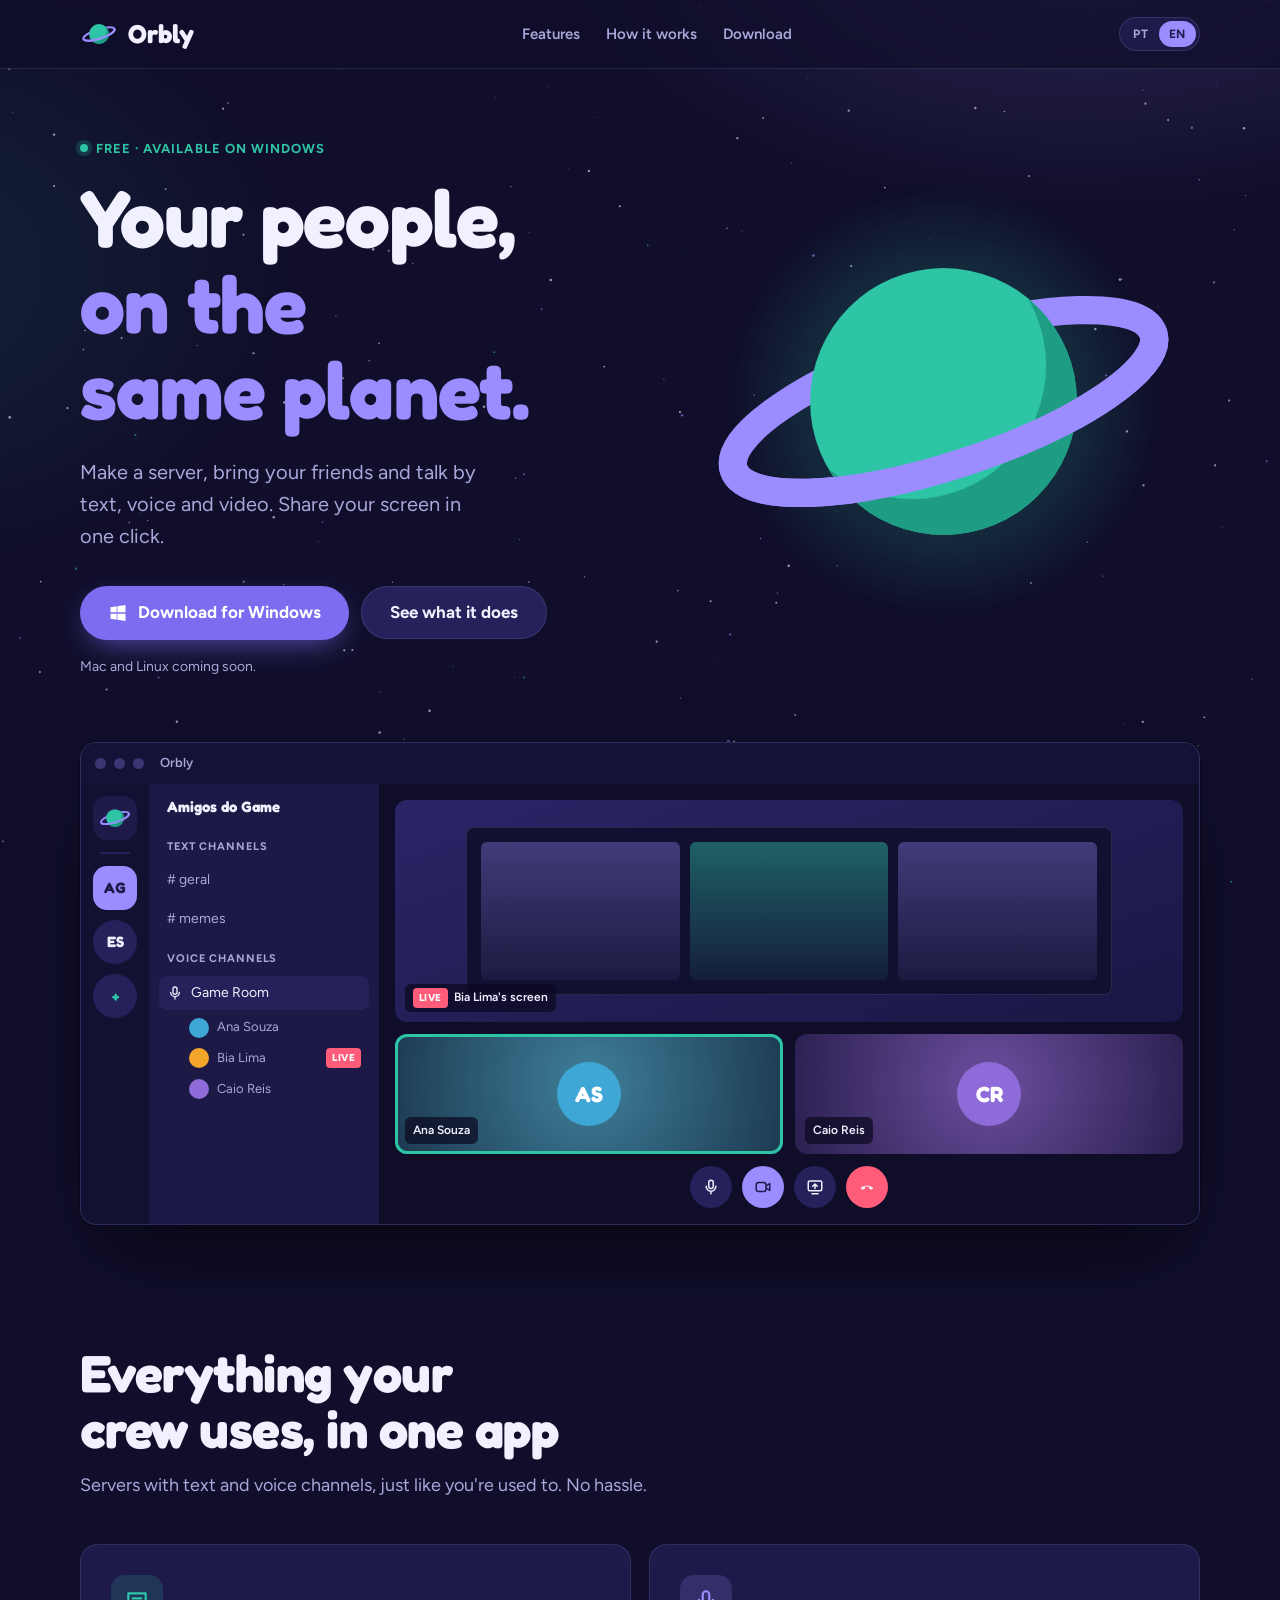
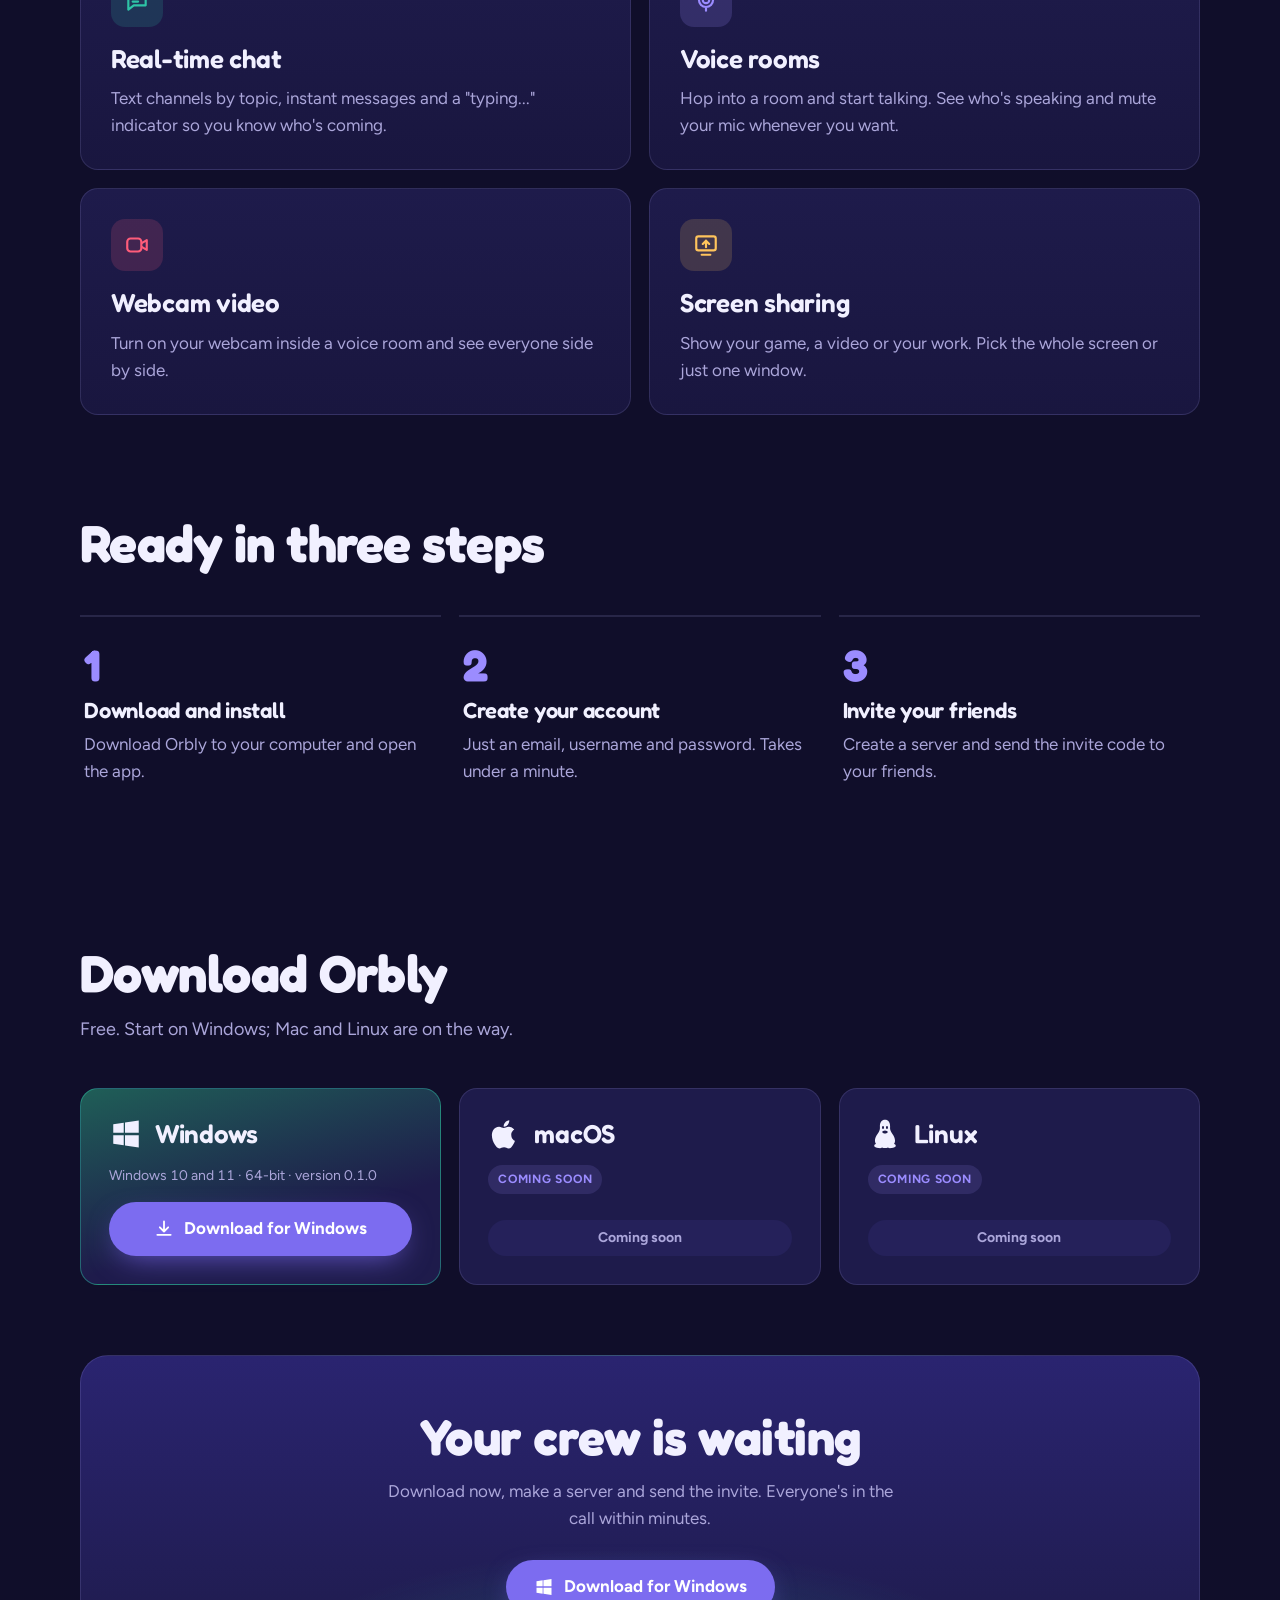
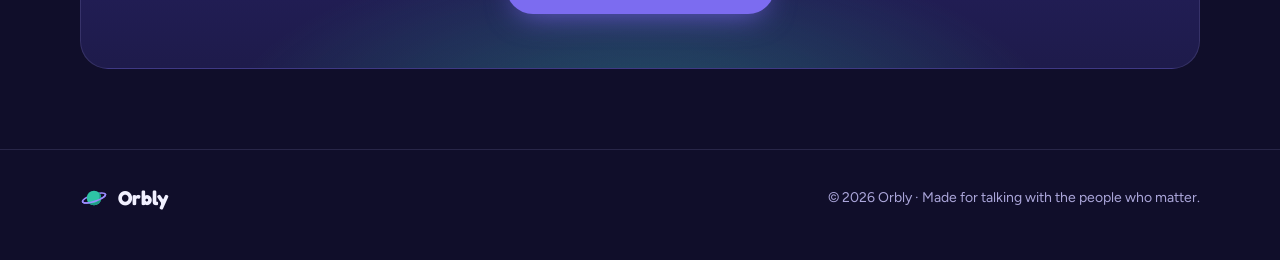
==== index.html @ 2d724b0c "Site de download do Orbly" ====
<!doctype html>
<html lang="pt-BR">
<head>
<meta charset="utf-8">
<meta name="viewport" content="width=device-width, initial-scale=1, viewport-fit=cover">
<meta name="description" content="Orbly: chat, voz, câmera e transmissão de tela com seus amigos. Baixe grátis.">
<link rel="icon" href="favicon.svg" type="image/svg+xml">
<title>Orbly</title>
<link rel="preconnect" href="https://fonts.googleapis.com">
<link rel="preconnect" href="https://fonts.gstatic.com" crossorigin>
<link rel="stylesheet" href="https://fonts.googleapis.com/css2?family=Fredoka:wght@500;600;700&family=Figtree:wght@400;500;600;700&display=swap">
<style>
  :root {
    color-scheme: dark;
    --space: #100E2A;
    --space-2: #16133A;
    --ink: #1E1B4B;
    --panel: #25215A;
    --panel-2: #2E2968;
    --line: rgba(190, 182, 255, 0.14);
    --text: #F1F0FF;
    --muted: #ABA6DA;
    --planet: #2EC4A6;
    --planet-deep: #1E9C84;
    --ring: #9B8CFF;
    --live: #FF5C7A;
    --brand: #7C6CF0;
    --brand-hover: #6A5AD8;
    --radius: 18px;
    --display: "Fredoka", "Nunito", "Trebuchet MS", system-ui, sans-serif;
    --body: "Figtree", "Segoe UI", system-ui, -apple-system, sans-serif;
  }
  * { box-sizing: border-box; }
  html { scroll-behavior: smooth; }
  body {
    margin: 0;
    background: var(--space);
    color: var(--text);
    font: 400 17px/1.6 var(--body);
    -webkit-font-smoothing: antialiased;
    overflow-x: hidden;
  }
  a { color: inherit; }
  h1, h2, h3 { font-family: var(--display); line-height: 1.08; margin: 0; text-wrap: balance; letter-spacing: -0.01em; }
  p { margin: 0; }
  :focus-visible { outline: 3px solid var(--ring); outline-offset: 3px; border-radius: 8px; }

  /* language switch: text for the other language is hidden */
  [data-lang="pt"] [lang="en"], [data-lang="en"] [lang="pt"] { display: none !important; }

  .wrap { width: 100%; max-width: 1160px; margin: 0 auto; padding-inline: 20px; }

  /* starfield */
  .sky { position: fixed; inset: 0; z-index: -1; pointer-events: none;
    background:
      radial-gradient(900px 500px at 85% -10%, rgba(155, 140, 255, 0.22), transparent 60%),
      radial-gradient(700px 500px at -10% 30%, rgba(46, 196, 166, 0.12), transparent 60%),
      var(--space); }
  .sky canvas { width: 100%; height: 100%; display: block; }

  /* nav */
  .nav { position: sticky; top: env(safe-area-inset-top, 0px); z-index: 10;
    backdrop-filter: blur(14px); -webkit-backdrop-filter: blur(14px);
    background: rgba(16, 14, 42, 0.72); border-bottom: 1px solid var(--line); }
  .nav .wrap { display: flex; align-items: center; justify-content: space-between; gap: 16px; height: 68px; }
  .brand { display: flex; align-items: center; gap: 10px; text-decoration: none; font: 700 26px/1 var(--display); }
  .brand svg { width: 38px; height: 38px; }
  .nav-links { display: flex; align-items: center; gap: 26px; font-weight: 600; font-size: 15px; }
  .nav-links a { text-decoration: none; color: var(--muted); }
  .nav-links a:hover { color: var(--text); }
  .nav-right { display: flex; align-items: center; gap: 10px; }
  .lang { display: flex; background: var(--ink); border: 1px solid var(--line); border-radius: 999px; padding: 3px; }
  .lang button { all: unset; cursor: pointer; font: 700 12px/1 var(--body); letter-spacing: 0.06em;
    padding: 7px 10px; border-radius: 999px; color: var(--muted); }
  .lang button[aria-pressed="true"] { background: var(--ring); color: var(--ink); }

  .btn { display: inline-flex; align-items: center; justify-content: center; gap: 10px; cursor: pointer;
    border: 0; border-radius: 999px; font: 700 17px/1 var(--body); text-decoration: none; white-space: nowrap;
    padding: 17px 28px; transition: transform .15s ease, box-shadow .15s ease, background .15s ease; }
  .btn svg { width: 20px; height: 20px; flex: none; }
  .btn-primary { background: var(--brand); color: #fff; box-shadow: 0 10px 30px -10px rgba(124, 108, 240, 0.8); }
  .btn-primary:hover { background: var(--brand-hover); transform: translateY(-2px); box-shadow: 0 16px 40px -12px rgba(124, 108, 240, 0.9); }
  .btn-ghost { background: var(--panel); color: var(--text); border: 1px solid var(--line); }
  .btn-ghost:hover { background: var(--panel-2); }
  .btn-sm { padding: 11px 18px; font-size: 14px; }

  /* hero */
  .hero { padding-block: 64px 40px; }
  .hero .wrap { display: grid; grid-template-columns: 1.05fr 0.95fr; align-items: center; gap: 40px; }
  .eyebrow { display: inline-flex; align-items: center; gap: 8px; font: 700 13px/1 var(--body);
    letter-spacing: 0.08em; text-transform: uppercase; color: var(--planet); margin-bottom: 20px; }
  .eyebrow::before { content: ""; width: 8px; height: 8px; border-radius: 50%; background: var(--planet);
    box-shadow: 0 0 0 4px rgba(46, 196, 166, 0.2); }
  .hero h1 { font-size: clamp(44px, 6.4vw, 80px); font-weight: 700; }
  .hero h1 em { font-style: normal; color: var(--ring); }
  .hero .lede { margin-top: 22px; font-size: 20px; color: var(--muted); max-width: 32ch; }
  .hero-cta { margin-top: 34px; display: flex; flex-wrap: wrap; gap: 12px; align-items: center; }
  .hero-note { margin-top: 16px; font-size: 14px; color: var(--muted); }

  .planet-stage { position: relative; aspect-ratio: 1; width: 100%; max-width: 520px; justify-self: center; }
  .planet-stage svg { width: 100%; height: 100%; overflow: visible; }

  /* app mockup */
  .showcase { padding-block: 24px 40px; }
  .window { border-radius: 16px; overflow: hidden; border: 1px solid var(--line);
    background: #1A1742; box-shadow: 0 40px 80px -30px rgba(0,0,0,.7), 0 0 0 1px rgba(0,0,0,.3);
    max-width: 100%; }
  .titlebar { display: flex; align-items: center; gap: 8px; padding: 10px 14px; background: #141236; font-size: 13px; color: var(--muted); }
  .titlebar i { width: 11px; height: 11px; border-radius: 50%; background: #3A3573; display: block; }
  .titlebar span { margin-left: 8px; font-weight: 600; }
  .app { display: grid; grid-template-columns: 68px 230px 1fr; min-height: 440px; }
  .rail { background: #131132; display: flex; flex-direction: column; align-items: center; gap: 10px; padding: 12px 0; }
  .rail .srv { width: 44px; height: 44px; border-radius: 50%; display: grid; place-items: center;
    font: 700 15px/1 var(--display); background: var(--panel); color: var(--text); }
  .rail .srv.home { background: var(--ink); border-radius: 14px; }
  .rail .srv.home svg { width: 34px; }
  .rail .srv.on { border-radius: 14px; background: var(--ring); color: var(--ink); }
  .rail hr { width: 30px; border: 0; border-top: 2px solid var(--panel); margin: 2px 0; }
  .side { background: #1C1946; padding: 14px 10px; font-size: 14px; display: flex; flex-direction: column; gap: 4px; }
  .side h4 { margin: 0 0 8px; padding: 0 8px; font: 700 15px/1.2 var(--display); }
  .side .cat { font-size: 11px; font-weight: 700; letter-spacing: 0.08em; text-transform: uppercase; color: var(--muted); padding: 10px 8px 4px; }
  .side .ch { padding: 6px 8px; border-radius: 8px; color: var(--muted); display: flex; align-items: center; gap: 8px; }
  .side .ch.sel { background: var(--panel); color: var(--text); }
  .side .who { padding: 3px 8px 3px 30px; display: flex; align-items: center; gap: 8px; color: var(--muted); font-size: 13px; }
  .side .who b { width: 20px; height: 20px; border-radius: 50%; display: inline-block; flex: none; }
  .tag-live { background: var(--live); color: #fff; font-size: 10px; font-weight: 800; letter-spacing: 0.04em; padding: 2px 6px; border-radius: 4px; margin-left: auto; }
  .stage { background: #0F0D28; padding: 16px; display: grid; grid-template-columns: 1fr 1fr; grid-template-rows: 1fr auto auto; gap: 12px; }
  .tile { position: relative; border-radius: 12px; overflow: hidden; min-height: 120px; display: grid; place-items: center; }
  .tile .name { position: absolute; left: 10px; bottom: 10px; font-size: 12px; font-weight: 600;
    background: rgba(10, 8, 30, 0.7); padding: 4px 8px; border-radius: 6px; display: flex; gap: 6px; align-items: center; }
  .tile.screen { grid-column: 1 / -1; min-height: 210px; background: linear-gradient(160deg, #2A2566, #1A1745); }
  .tile.screen .fake { width: 82%; height: 76%; border-radius: 8px; background: #121031; border: 1px solid var(--line);
    display: grid; grid-template-columns: 1fr 1fr 1fr; gap: 10px; padding: 14px; }
  .tile.screen .fake div { border-radius: 6px; background: linear-gradient(180deg, rgba(155,140,255,.35), rgba(155,140,255,.08)); }
  .tile.screen .fake div:nth-child(2) { background: linear-gradient(180deg, rgba(46,196,166,.45), rgba(46,196,166,.08)); }
  .tile.cam-a { background: radial-gradient(circle at 50% 40%, #3F7F9A, #1C3950); }
  .tile.cam-b { background: radial-gradient(circle at 50% 40%, #6B4F9E, #2A1F4F); }
  .face { width: 64px; height: 64px; border-radius: 50%; display: grid; place-items: center; font: 700 22px/1 var(--display); color: #fff; }
  .speaking { box-shadow: 0 0 0 3px var(--planet) inset; }
  .controls { grid-column: 1 / -1; display: flex; justify-content: center; gap: 10px; }
  .controls span { width: 42px; height: 42px; border-radius: 50%; background: var(--panel); display: grid; place-items: center; }
  .controls span svg { width: 18px; height: 18px; }
  .controls .on { background: var(--ring); color: var(--ink); }
  .controls .end { background: var(--live); }

  /* features */
  section { scroll-margin-top: 80px; }
  .section { padding-block: 80px; }
  .section-head { max-width: 640px; margin-bottom: 44px; }
  .section-head h2 { font-size: clamp(34px, 4.4vw, 52px); font-weight: 700; }
  .section-head p { margin-top: 14px; color: var(--muted); font-size: 18px; }
  .features { display: grid; grid-template-columns: repeat(2, 1fr); gap: 18px; }
  .feature { background: linear-gradient(180deg, var(--ink), #19163F); border: 1px solid var(--line);
    border-radius: var(--radius); padding: 30px; display: flex; flex-direction: column; gap: 12px; }
  .feature .ico { width: 52px; height: 52px; border-radius: 14px; display: grid; place-items: center; }
  .feature .ico svg { width: 26px; height: 26px; }
  .feature h3 { font-size: 26px; font-weight: 600; margin-top: 6px; }
  .feature p { color: var(--muted); }
  .ico.t { background: rgba(46,196,166,.16); color: var(--planet); }
  .ico.v { background: rgba(155,140,255,.18); color: var(--ring); }
  .ico.c { background: rgba(255,92,122,.16); color: var(--live); }
  .ico.s { background: rgba(255,196,92,.16); color: #FFC45C; }

  /* how it works */
  .steps { display: grid; grid-template-columns: repeat(3, 1fr); gap: 18px; counter-reset: step; }
  .step { padding: 26px 4px 0; border-top: 2px solid var(--line); }
  .step::before { counter-increment: step; content: counter(step); font: 700 44px/1 var(--display); color: var(--ring); display: block; margin-bottom: 12px; }
  .step h3 { font-size: 22px; font-weight: 600; margin-bottom: 8px; }
  .step p { color: var(--muted); }

  /* download */
  .download { text-align: left; }
  .dl-grid { display: grid; grid-template-columns: repeat(3, 1fr); gap: 18px; }
  .dl { background: var(--ink); border: 1px solid var(--line); border-radius: var(--radius); padding: 28px;
    display: flex; flex-direction: column; gap: 14px; }
  .dl.main { background: linear-gradient(165deg, #1F5E57 0%, var(--ink) 65%); border-color: rgba(46,196,166,.45); }
  .dl .os { display: flex; align-items: center; gap: 12px; }
  .dl .os svg { width: 34px; height: 34px; }
  .dl h3 { font-size: 26px; font-weight: 600; }
  .dl .meta { color: var(--muted); font-size: 14px; font-variant-numeric: tabular-nums; }
  .dl .btn { margin-top: auto; }
  .soon { display: inline-flex; align-self: flex-start; font-size: 12px; font-weight: 700; letter-spacing: 0.06em; text-transform: uppercase;
    color: var(--ring); background: rgba(155,140,255,.14); padding: 5px 10px; border-radius: 999px; }
  .btn[aria-disabled="true"] { background: var(--panel); color: var(--muted); cursor: not-allowed; box-shadow: none; transform: none; }

  .cta-band { margin-top: 70px; border-radius: 28px; padding: 54px 40px; text-align: center; position: relative; overflow: hidden;
    background: radial-gradient(600px 260px at 50% 120%, rgba(46,196,166,.35), transparent 70%), linear-gradient(180deg, #2A2470, var(--ink)); border: 1px solid var(--line); }
  .cta-band h2 { font-size: clamp(32px, 4.4vw, 50px); }
  .cta-band p { color: var(--muted); margin: 14px auto 28px; max-width: 46ch; }

  footer { border-top: 1px solid var(--line); padding-block: 34px 48px; color: var(--muted); font-size: 14px; }
  footer .wrap { display: flex; flex-wrap: wrap; gap: 16px; justify-content: space-between; align-items: center; }
  footer .brand { font-size: 20px; color: var(--text); }
  footer .brand svg { width: 28px; height: 28px; }

  .toast { position: fixed; left: 50%; bottom: calc(24px + env(safe-area-inset-bottom, 0px)); transform: translate(-50%, 20px);
    background: var(--panel-2); border: 1px solid var(--line); color: var(--text); padding: 14px 20px; border-radius: 14px;
    font-size: 15px; opacity: 0; pointer-events: none; transition: .25s ease; max-width: calc(100% - 32px); box-shadow: 0 20px 40px -10px rgba(0,0,0,.6); }
  .toast.show { opacity: 1; transform: translate(-50%, 0); }

  @media (max-width: 900px) {
    .hero .wrap { grid-template-columns: 1fr; }
    .planet-stage { max-width: 360px; order: -1; }
    .app { grid-template-columns: 58px 1fr; }
    .side { display: none; }
    .dl-grid, .steps { grid-template-columns: 1fr; }
    .nav-links a:not(.btn) { display: none; }
  }
  @media (max-width: 640px) {
    body { font-size: 16px; }
    .hero { padding-block: 28px 20px; }
    .hero .lede { font-size: 18px; }
    .features { grid-template-columns: 1fr; }
    .section { padding-block: 56px; }
    .stage { grid-template-columns: 1fr 1fr; padding: 10px; }
    .tile.screen { min-height: 150px; }
    .cta-band { padding: 40px 20px; }
    .nav-links .btn { display: none; }
  }
  @media (prefers-reduced-motion: reduce) {
    html { scroll-behavior: auto; }
    .btn { transition: none; }
  }
</style>
</head>
<body>

<div class="sky" aria-hidden="true"><canvas id="stars"></canvas></div>

<svg width="0" height="0" style="position:absolute" aria-hidden="true">
  <defs>
    <symbol id="logo" viewBox="0 0 100 100">
      <clipPath id="lg-front"><rect x="0" y="49" width="100" height="61"/></clipPath>
      <mask id="lg-shade"><rect width="100" height="100" fill="#fff"/><circle cx="44" cy="43" r="26" fill="#000"/></mask>
      <g transform="rotate(-18 50 50)"><ellipse cx="50" cy="50" rx="43" ry="12.5" fill="none" stroke="#9B8CFF" stroke-width="5.5"/></g>
      <circle cx="50" cy="50" r="26" fill="#2EC4A6"/>
      <circle cx="50" cy="50" r="26" fill="#1E9C84" mask="url(#lg-shade)"/>
      <g transform="rotate(-18 50 50)"><ellipse cx="50" cy="50" rx="43" ry="12.5" fill="none" stroke="#9B8CFF" stroke-width="5.5" clip-path="url(#lg-front)"/></g>
    </symbol>
    <symbol id="i-win" viewBox="0 0 24 24"><path fill="currentColor" d="M3 5.1 10.4 4v7.2H3V5.1Zm0 13.8V12.8h7.4V20L3 18.9ZM11.3 3.9 21 2.5v8.7h-9.7V3.9Zm0 16.2v-7.3H21v8.7l-9.7-1.4Z"/></symbol>
    <symbol id="i-mac" viewBox="0 0 24 24"><path fill="currentColor" d="M16.4 12.6c0-2.4 2-3.6 2.1-3.7-1.2-1.7-3-1.9-3.6-2-1.5-.2-3 .9-3.8.9-.8 0-2-.9-3.3-.9-1.7 0-3.3 1-4.2 2.5-1.8 3.1-.5 7.7 1.3 10.2.8 1.2 1.8 2.6 3.1 2.6 1.3-.1 1.7-.8 3.3-.8 1.5 0 1.9.8 3.3.8 1.4 0 2.2-1.3 3-2.5 1-1.4 1.4-2.8 1.4-2.8s-2.6-1-2.6-4.3ZM14 5.4c.7-.8 1.1-2 1-3.1-1 0-2.2.7-2.9 1.5-.6.7-1.2 1.9-1 3 1.1.1 2.2-.6 2.9-1.4Z"/></symbol>
    <symbol id="i-linux" viewBox="0 0 24 24"><path fill="currentColor" d="M12 2c-2.3 0-3.6 1.9-3.6 4.4 0 1.4.2 2.4-.6 3.8-.9 1.6-2.9 3.9-2.9 6.6 0 .9.3 1.6.7 2.1-.5.4-1.2.7-1.2 1.4 0 1 1.4 1.3 3 1.6 1.1.2 1.9.1 2.5-.4.7.3 1.3.4 2.1.4s1.4-.1 2.1-.4c.6.5 1.4.6 2.5.4 1.6-.3 3-.6 3-1.6 0-.7-.7-1-1.2-1.4.4-.5.7-1.2.7-2.1 0-2.7-2-5-2.9-6.6-.8-1.4-.6-2.4-.6-3.8C15.6 3.9 14.3 2 12 2Zm-1.4 4.3c.4 0 .7.5.7 1.1 0 .6-.3 1.1-.7 1.1s-.7-.5-.7-1.1c0-.6.3-1.1.7-1.1Zm2.8 0c.4 0 .7.5.7 1.1 0 .6-.3 1.1-.7 1.1s-.7-.5-.7-1.1c0-.6.3-1.1.7-1.1ZM12 9.6c.9 0 2 .6 2 1 0 .5-1.1 1.1-2 1.1s-2-.6-2-1.1c0-.4 1.1-1 2-1Z"/></symbol>
    <symbol id="i-dl" viewBox="0 0 24 24"><path fill="none" stroke="currentColor" stroke-width="2.2" stroke-linecap="round" stroke-linejoin="round" d="M12 3v12m0 0-5-5m5 5 5-5M4 19h16"/></symbol>
    <symbol id="i-chat" viewBox="0 0 24 24"><path fill="none" stroke="currentColor" stroke-width="2" stroke-linejoin="round" d="M4 5h16v11H9l-5 4V5Z"/><path stroke="currentColor" stroke-width="2" stroke-linecap="round" d="M8 9.5h8M8 12.5h5"/></symbol>
    <symbol id="i-mic" viewBox="0 0 24 24"><rect x="9" y="3" width="6" height="11" rx="3" fill="none" stroke="currentColor" stroke-width="2"/><path fill="none" stroke="currentColor" stroke-width="2" stroke-linecap="round" d="M5.5 11a6.5 6.5 0 0 0 13 0M12 17.5V21"/></symbol>
    <symbol id="i-cam" viewBox="0 0 24 24"><rect x="3" y="6" width="13" height="12" rx="3" fill="none" stroke="currentColor" stroke-width="2"/><path fill="none" stroke="currentColor" stroke-width="2" stroke-linejoin="round" d="m16 10.5 5-3v9l-5-3"/></symbol>
    <symbol id="i-screen" viewBox="0 0 24 24"><rect x="3" y="4" width="18" height="13" rx="2" fill="none" stroke="currentColor" stroke-width="2"/><path fill="none" stroke="currentColor" stroke-width="2" stroke-linecap="round" stroke-linejoin="round" d="M8 21h8M12 14V8m0 0-3 3m3-3 3 3"/></symbol>
    <symbol id="i-phone" viewBox="0 0 24 24"><path fill="currentColor" d="M3.5 13.5c4.8-4.6 12.2-4.6 17 0l-2.3 2.3-3.4-1.6v-2.4a11 11 0 0 0-5.6 0v2.4l-3.4 1.6-2.3-2.3Z"/></symbol>
  </defs>
</svg>

<div id="root" data-lang="pt">

<header class="nav">
  <div class="wrap">
    <a class="brand" href="#top" aria-label="Orbly"><svg><use href="#logo"/></svg>Orbly</a>
    <nav class="nav-links">
      <a href="#recursos"><span lang="pt">Recursos</span><span lang="en">Features</span></a>
      <a href="#como"><span lang="pt">Como funciona</span><span lang="en">How it works</span></a>
      <a href="#baixar"><span lang="pt">Baixar</span><span lang="en">Download</span></a>
    </nav>
    <div class="nav-right">
      <div class="lang" role="group" aria-label="Idioma / Language">
        <button type="button" id="lang-pt" data-set-lang="pt" aria-pressed="true">PT</button>
        <button type="button" id="lang-en" data-set-lang="en" aria-pressed="false">EN</button>
      </div>
    </div>
  </div>
</header>

<main id="top">
  <section class="hero">
    <div class="wrap">
      <div>
        <div class="eyebrow"><span lang="pt">Grátis · Windows disponível</span><span lang="en">Free · Available on Windows</span></div>
        <h1>
          <span lang="pt">Sua galera, <em>no mesmo planeta.</em></span>
          <span lang="en">Your people, <em>on the same planet.</em></span>
        </h1>
        <p class="lede">
          <span lang="pt">Crie um servidor, chame os amigos e converse por texto, voz e vídeo. Mostre sua tela em um clique.</span>
          <span lang="en">Make a server, bring your friends and talk by text, voice and video. Share your screen in one click.</span>
        </p>
        <div class="hero-cta">
          <a class="btn btn-primary js-download" href="#baixar" id="hero-download">
            <svg><use href="#i-win"/></svg>
            <span lang="pt">Baixar para Windows</span><span lang="en">Download for Windows</span>
          </a>
          <a class="btn btn-ghost" href="#recursos"><span lang="pt">Ver o que dá pra fazer</span><span lang="en">See what it does</span></a>
        </div>
        <p class="hero-note"><span lang="pt">Mac e Linux em breve.</span><span lang="en">Mac and Linux coming soon.</span></p>
      </div>

      <div class="planet-stage" aria-hidden="true">
        <svg viewBox="0 0 100 100">
          <defs><radialGradient id="h-halo"><stop offset="0" stop-color="#2EC4A6" stop-opacity=".4"/><stop offset="1" stop-color="#2EC4A6" stop-opacity="0"/></radialGradient></defs>
          <circle cx="50" cy="50" r="42" fill="url(#h-halo)"/>
          <use href="#logo" x="0" y="0" width="100" height="100"/>
        </svg>
      </div>
    </div>
  </section>

  <section class="showcase" aria-label="Orbly">
    <div class="wrap">
      <div class="window" role="img" aria-label="Orbly: chamada com câmera e tela compartilhada / call with camera and screen share">
        <div class="titlebar"><i></i><i></i><i></i><span>Orbly</span></div>
        <div class="app">
          <div class="rail">
            <div class="srv home"><svg viewBox="0 0 100 100"><use href="#logo"/></svg></div>
            <hr>
            <div class="srv on">AG</div>
            <div class="srv">ES</div>
            <div class="srv" style="color:var(--planet)">+</div>
          </div>
          <div class="side">
            <h4>Amigos do Game</h4>
            <div class="cat"><span lang="pt">Canais de texto</span><span lang="en">Text channels</span></div>
            <div class="ch"># geral</div>
            <div class="ch"># memes</div>
            <div class="cat"><span lang="pt">Canais de voz</span><span lang="en">Voice channels</span></div>
            <div class="ch sel"><svg width="16" height="16"><use href="#i-mic"/></svg> <span lang="pt">Sala do Game</span><span lang="en">Game Room</span></div>
            <div class="who"><b style="background:#3FA7D6"></b>Ana Souza</div>
            <div class="who"><b style="background:#F4A62A"></b>Bia Lima <span class="tag-live"><span lang="pt">AO VIVO</span><span lang="en">LIVE</span></span></div>
            <div class="who"><b style="background:#8E6BD8"></b>Caio Reis</div>
          </div>
          <div class="stage">
            <div class="tile screen">
              <div class="fake"><div></div><div></div><div></div></div>
              <div class="name"><span class="tag-live" style="margin:0"><span lang="pt">AO VIVO</span><span lang="en">LIVE</span></span> <span lang="pt">Tela de Bia Lima</span><span lang="en">Bia Lima's screen</span></div>
            </div>
            <div class="tile cam-a speaking"><div class="face" style="background:#3FA7D6">AS</div><div class="name">Ana Souza</div></div>
            <div class="tile cam-b"><div class="face" style="background:#8E6BD8">CR</div><div class="name">Caio Reis</div></div>
            <div class="controls" aria-hidden="true">
              <span><svg><use href="#i-mic"/></svg></span>
              <span class="on"><svg><use href="#i-cam"/></svg></span>
              <span><svg><use href="#i-screen"/></svg></span>
              <span class="end"><svg><use href="#i-phone"/></svg></span>
            </div>
          </div>
        </div>
      </div>
    </div>
  </section>

  <section class="section" id="recursos">
    <div class="wrap">
      <div class="section-head">
        <h2><span lang="pt">Tudo que a sua turma usa, num app só</span><span lang="en">Everything your crew uses, in one app</span></h2>
        <p><span lang="pt">Servidores com canais de texto e de voz, igual você já conhece. Sem complicação.</span><span lang="en">Servers with text and voice channels, just like you're used to. No hassle.</span></p>
      </div>
      <div class="features">
        <article class="feature">
          <div class="ico t"><svg><use href="#i-chat"/></svg></div>
          <h3><span lang="pt">Chat em tempo real</span><span lang="en">Real-time chat</span></h3>
          <p><span lang="pt">Canais de texto por assunto, mensagens na hora e aquele "digitando..." pra saber quem vem aí.</span><span lang="en">Text channels by topic, instant messages and a "typing..." indicator so you know who's coming.</span></p>
        </article>
        <article class="feature">
          <div class="ico v"><svg><use href="#i-mic"/></svg></div>
          <h3><span lang="pt">Salas de voz</span><span lang="en">Voice rooms</span></h3>
          <p><span lang="pt">Entre numa sala e fale na hora. Dá pra ver quem está falando e mutar o microfone quando quiser.</span><span lang="en">Hop into a room and start talking. See who's speaking and mute your mic whenever you want.</span></p>
        </article>
        <article class="feature">
          <div class="ico c"><svg><use href="#i-cam"/></svg></div>
          <h3><span lang="pt">Câmera ligada</span><span lang="en">Webcam video</span></h3>
          <p><span lang="pt">Ligue a webcam dentro da sala de voz e veja todo mundo junto, lado a lado.</span><span lang="en">Turn on your webcam inside a voice room and see everyone side by side.</span></p>
        </article>
        <article class="feature">
          <div class="ico s"><svg><use href="#i-screen"/></svg></div>
          <h3><span lang="pt">Transmitir tela</span><span lang="en">Screen sharing</span></h3>
          <p><span lang="pt">Mostre seu jogo, um vídeo ou um trabalho. Escolha a tela inteira ou só uma janela.</span><span lang="en">Show your game, a video or your work. Pick the whole screen or just one window.</span></p>
        </article>
      </div>
    </div>
  </section>

  <section class="section" id="como" style="padding-top:20px">
    <div class="wrap">
      <div class="section-head">
        <h2><span lang="pt">Pronto em três passos</span><span lang="en">Ready in three steps</span></h2>
      </div>
      <div class="steps">
        <div class="step">
          <h3><span lang="pt">Baixe e instale</span><span lang="en">Download and install</span></h3>
          <p><span lang="pt">Baixe o Orbly pro seu computador e abra o app.</span><span lang="en">Download Orbly to your computer and open the app.</span></p>
        </div>
        <div class="step">
          <h3><span lang="pt">Crie sua conta</span><span lang="en">Create your account</span></h3>
          <p><span lang="pt">Só e-mail, nome de usuário e senha. Leva menos de um minuto.</span><span lang="en">Just an email, username and password. Takes under a minute.</span></p>
        </div>
        <div class="step">
          <h3><span lang="pt">Chame a galera</span><span lang="en">Invite your friends</span></h3>
          <p><span lang="pt">Crie um servidor e mande o código de convite pros seus amigos.</span><span lang="en">Create a server and send the invite code to your friends.</span></p>
        </div>
      </div>
    </div>
  </section>

  <section class="section download" id="baixar">
    <div class="wrap">
      <div class="section-head">
        <h2><span lang="pt">Baixe o Orbly</span><span lang="en">Download Orbly</span></h2>
        <p><span lang="pt">Grátis. Comece pelo Windows; Mac e Linux estão chegando.</span><span lang="en">Free. Start on Windows; Mac and Linux are on the way.</span></p>
      </div>
      <div class="dl-grid">
        <div class="dl main">
          <div class="os"><svg><use href="#i-win"/></svg><h3>Windows</h3></div>
          <p class="meta"><span lang="pt">Windows 10 e 11 · 64 bits · versão 0.1.0</span><span lang="en">Windows 10 and 11 · 64-bit · version 0.1.0</span></p>
          <a class="btn btn-primary js-download" href="#baixar" id="dl-windows">
            <svg><use href="#i-dl"/></svg>
            <span lang="pt">Baixar para Windows</span><span lang="en">Download for Windows</span>
          </a>
        </div>
        <div class="dl">
          <div class="os"><svg><use href="#i-mac"/></svg><h3>macOS</h3></div>
          <span class="soon"><span lang="pt">Em breve</span><span lang="en">Coming soon</span></span>
          <a class="btn btn-sm" aria-disabled="true" role="link" tabindex="-1"><span lang="pt">Em breve</span><span lang="en">Coming soon</span></a>
        </div>
        <div class="dl">
          <div class="os"><svg><use href="#i-linux"/></svg><h3>Linux</h3></div>
          <span class="soon"><span lang="pt">Em breve</span><span lang="en">Coming soon</span></span>
          <a class="btn btn-sm" aria-disabled="true" role="link" tabindex="-1"><span lang="pt">Em breve</span><span lang="en">Coming soon</span></a>
        </div>
      </div>

      <div class="cta-band">
        <h2><span lang="pt">Sua galera está esperando</span><span lang="en">Your crew is waiting</span></h2>
        <p><span lang="pt">Baixe agora, crie um servidor e mande o convite. Em poucos minutos todo mundo está na call.</span><span lang="en">Download now, make a server and send the invite. Everyone's in the call within minutes.</span></p>
        <a class="btn btn-primary js-download" href="#baixar" id="band-download">
          <svg><use href="#i-win"/></svg>
          <span lang="pt">Baixar para Windows</span><span lang="en">Download for Windows</span>
        </a>
      </div>
    </div>
  </section>
</main>

<footer>
  <div class="wrap">
    <a class="brand" href="#top"><svg><use href="#logo"/></svg>Orbly</a>
    <span>© 2026 Orbly · <span lang="pt">Feito para conversar com quem importa.</span><span lang="en">Made for talking with the people who matter.</span></span>
  </div>
</footer>

</div>

<div class="toast" id="toast" role="status" aria-live="polite"></div>

<script>
  // Put the real installer address here when the file is online.
  var WINDOWS_DOWNLOAD_URL = "https://github.com/ArthurCiccone07/orbly-download/releases/latest/download/Orbly-Setup.exe";

  (function () {
    var root = document.getElementById("root");

    function setLang(l) {
      root.setAttribute("data-lang", l);
      document.documentElement.lang = l === "pt" ? "pt-BR" : "en";
      document.querySelectorAll("[data-set-lang]").forEach(function (b) {
        b.setAttribute("aria-pressed", String(b.getAttribute("data-set-lang") === l));
      });
      try { localStorage.setItem("orbly-lang", l); } catch (e) {}
    }
    var saved = null;
    try { saved = localStorage.getItem("orbly-lang"); } catch (e) {}
    var nav = (navigator.language || "pt").toLowerCase();
    setLang(saved || (nav.indexOf("pt") === 0 ? "pt" : "en"));
    document.querySelectorAll("[data-set-lang]").forEach(function (b) {
      b.addEventListener("click", function () { setLang(b.getAttribute("data-set-lang")); });
    });

    var toast = document.getElementById("toast"), t;
    function say(msg) {
      toast.textContent = msg; toast.classList.add("show");
      clearTimeout(t); t = setTimeout(function () { toast.classList.remove("show"); }, 3200);
    }
    // With a real address every download button downloads; until then, the
    // top buttons jump to the download section and the Windows card explains.
    document.querySelectorAll(".js-download").forEach(function (a) {
      if (WINDOWS_DOWNLOAD_URL) { a.href = WINDOWS_DOWNLOAD_URL; return; }
      if (a.id !== "dl-windows") return;
      a.addEventListener("click", function (ev) {
        ev.preventDefault();
        say(root.getAttribute("data-lang") === "pt"
          ? "Prévia: o download entra quando o site for pro ar."
          : "Preview: the download goes live when the site launches.");
      });
    });

    // twinkling stars
    var c = document.getElementById("stars"), ctx = c.getContext && c.getContext("2d");
    if (!ctx) return;
    var stars = [], dpr = Math.min(window.devicePixelRatio || 1, 2);
    var still = true; // stars stay still, like the static logo
    function resize() {
      c.width = innerWidth * dpr; c.height = innerHeight * dpr;
      var n = Math.round(innerWidth * innerHeight / 5200);
      stars = [];
      for (var i = 0; i < n; i++) stars.push({
        x: Math.random() * c.width, y: Math.random() * c.height,
        r: (Math.random() * 1.1 + 0.3) * dpr, p: Math.random() * 6.28, s: 0.4 + Math.random() * 1.2,
        h: Math.random() < 0.15 ? "155,140,255" : (Math.random() < 0.1 ? "46,196,166" : "241,240,255")
      });
    }
    function draw(time) {
      ctx.clearRect(0, 0, c.width, c.height);
      for (var i = 0; i < stars.length; i++) {
        var st = stars[i], a = still ? 0.6 : 0.35 + 0.45 * (0.5 + 0.5 * Math.sin(st.p + time / 1000 * st.s));
        ctx.fillStyle = "rgba(" + st.h + "," + a.toFixed(2) + ")";
        ctx.beginPath(); ctx.arc(st.x, st.y, st.r, 0, 6.283); ctx.fill();
      }
      if (!still) requestAnimationFrame(draw);
    }
    resize(); addEventListener("resize", function () { resize(); if (still) draw(0); });
    requestAnimationFrame(draw);
  })();
</script>
</body>
</html>
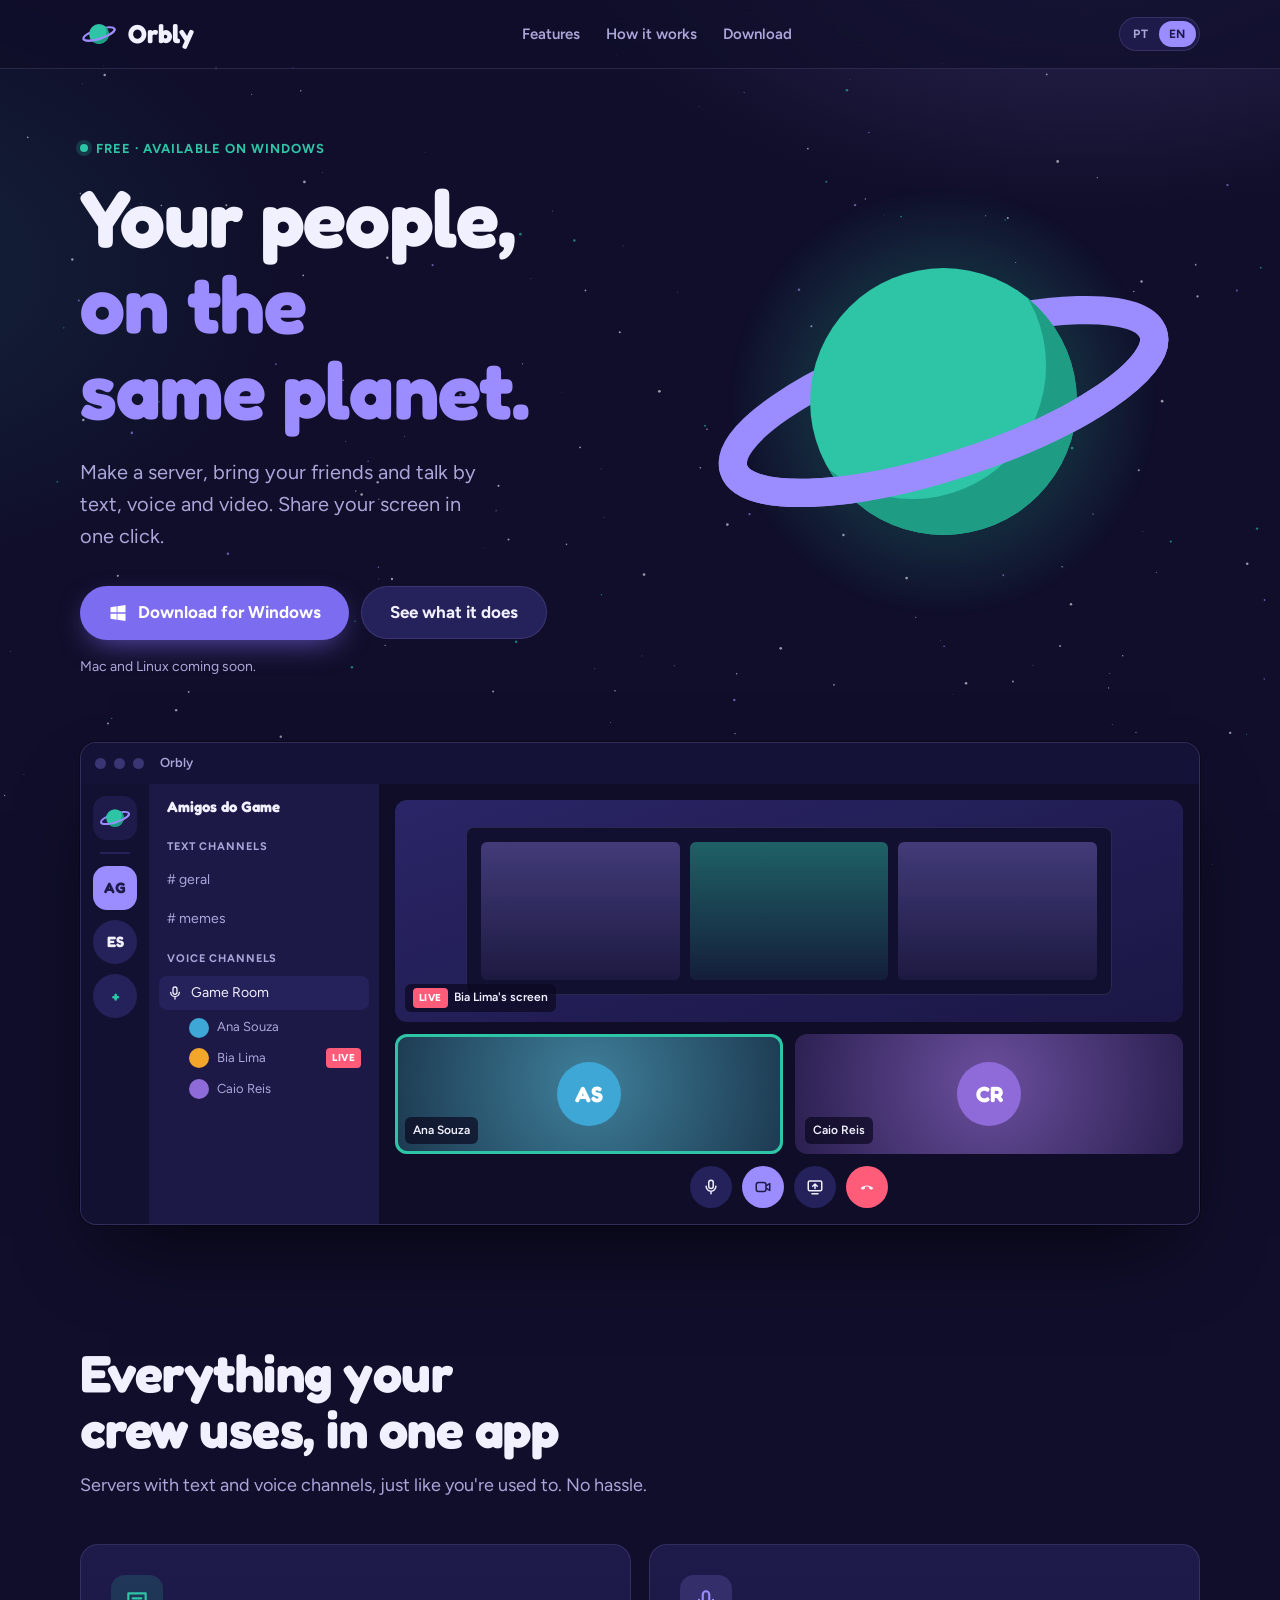
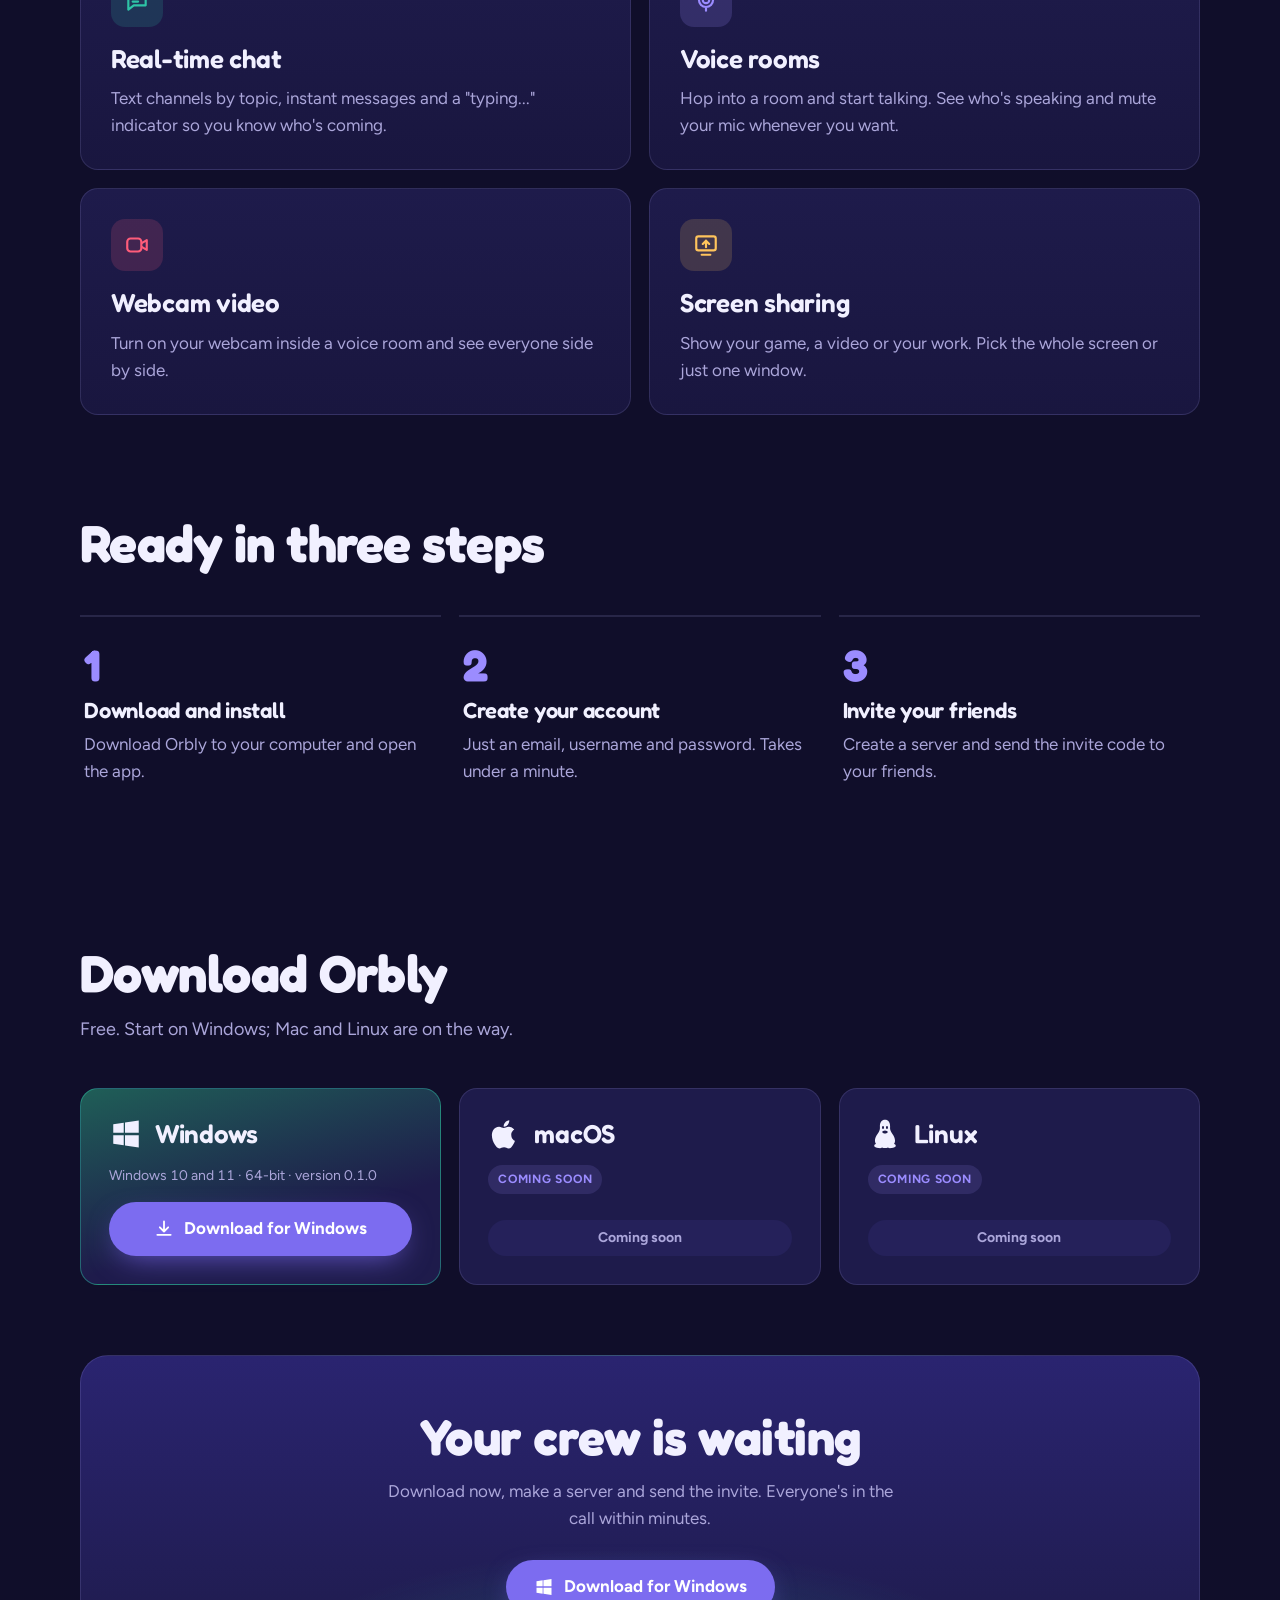
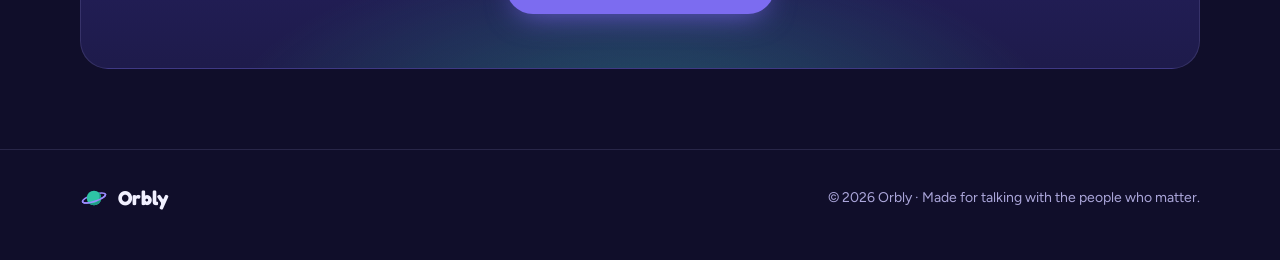
==== commit 4fec9020: "Link de download no endereco novo" ====
--- a/index.html
+++ b/index.html
@@ -448,7 +448,7 @@
 
 <script>
   // Put the real installer address here when the file is online.
-  var WINDOWS_DOWNLOAD_URL = "https://github.com/ArthurCiccone07/orbly-download/releases/latest/download/Orbly-Setup.exe";
+  var WINDOWS_DOWNLOAD_URL = "https://github.com/orblyapp/orblyapp.github.io/releases/latest/download/Orbly-Setup.exe";
 
   (function () {
     var root = document.getElementById("root");
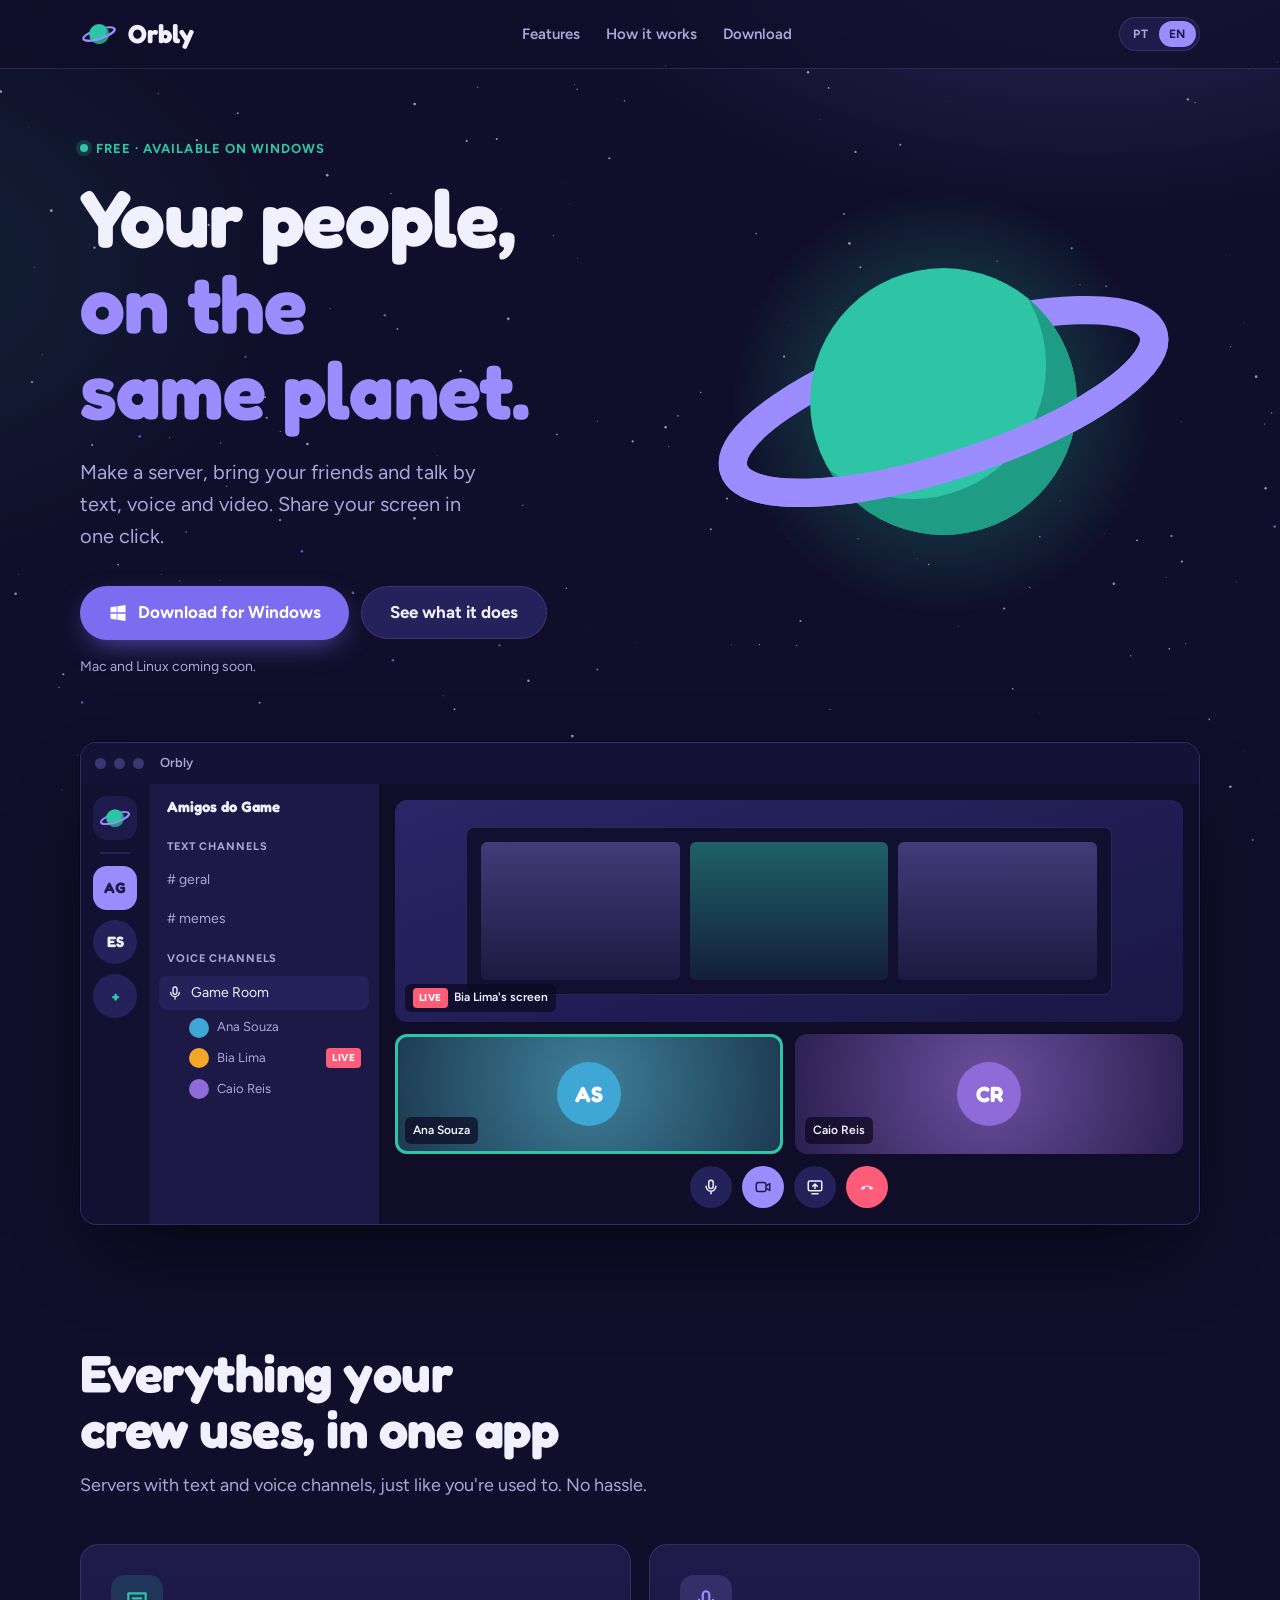
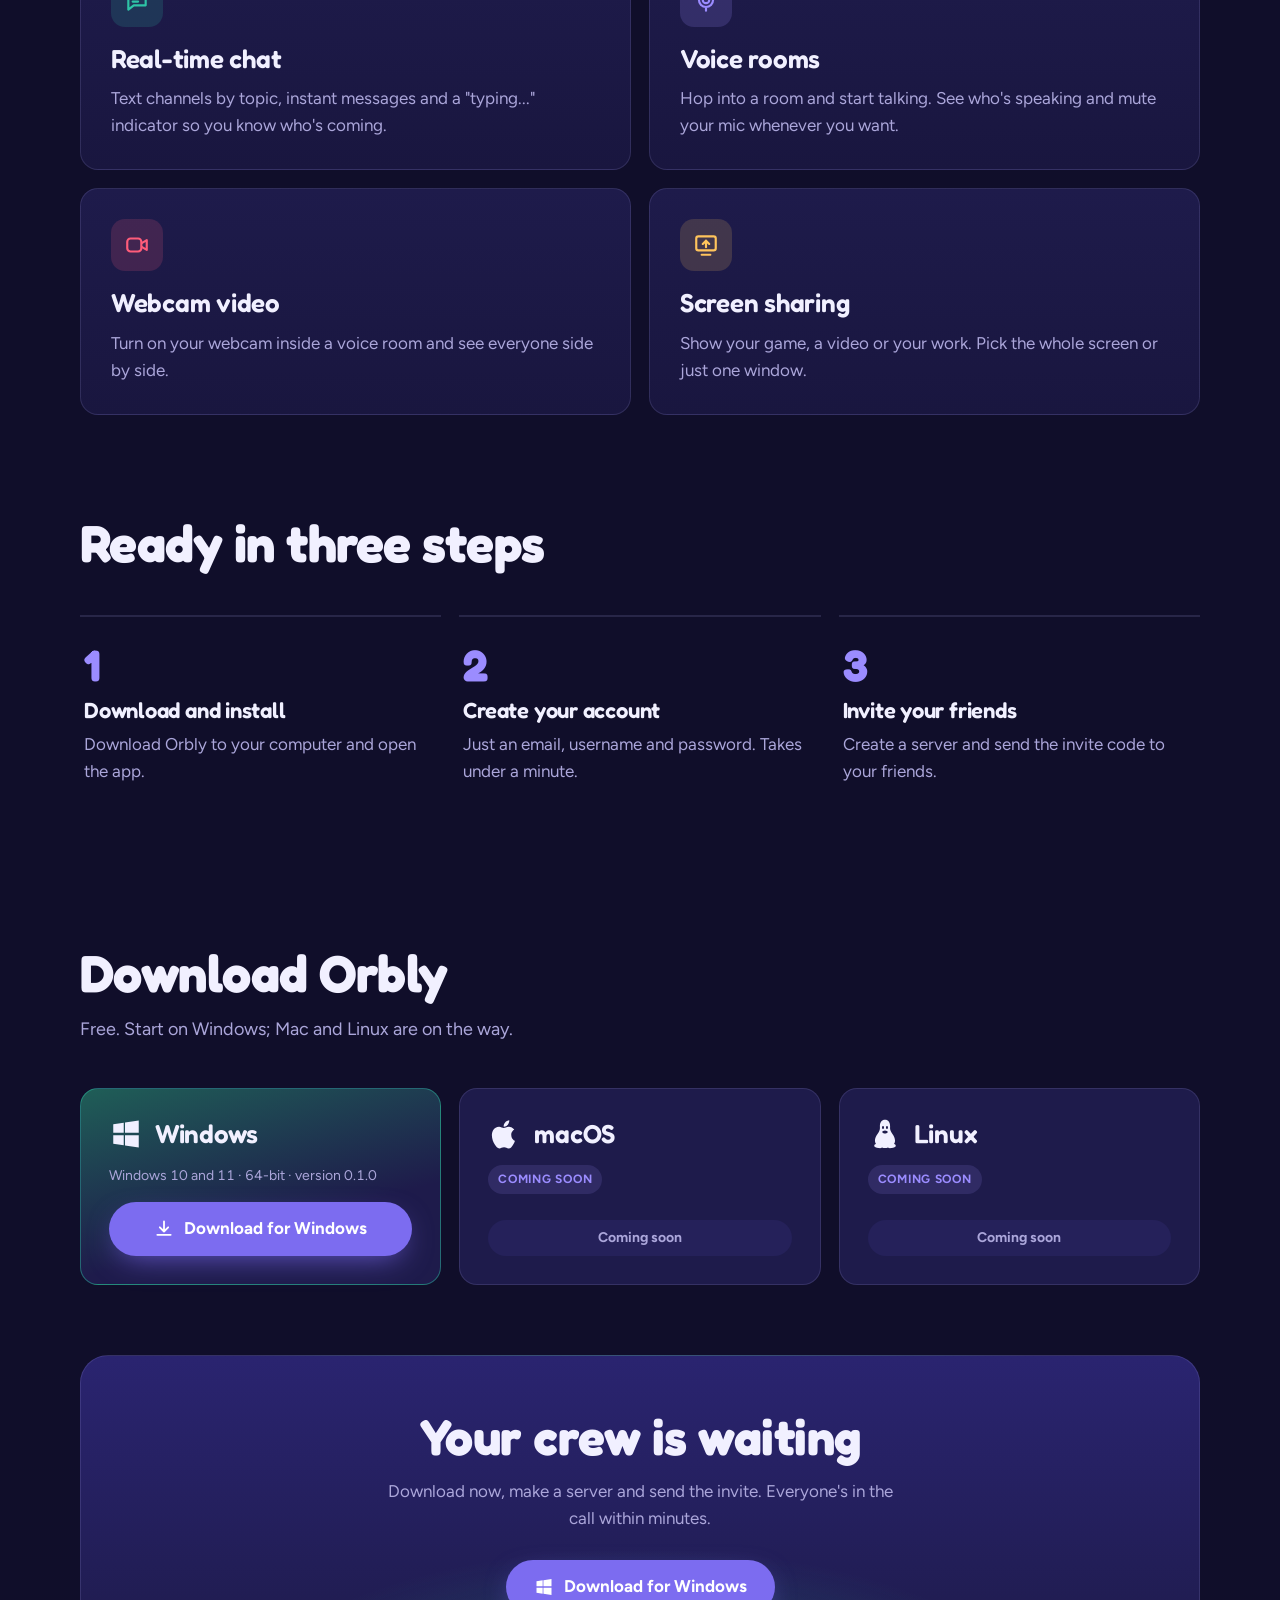
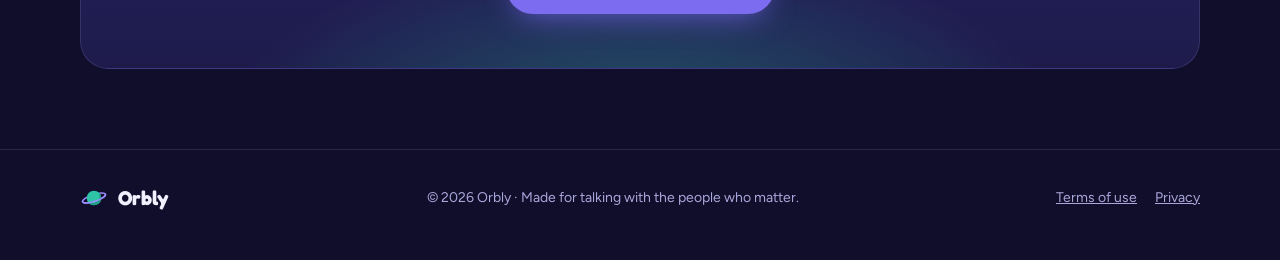
==== commit ceea0241: "Termos de uso e Politica de privacidade" ====
--- a/index.html
+++ b/index.html
@@ -192,6 +192,9 @@
   footer .wrap { display: flex; flex-wrap: wrap; gap: 16px; justify-content: space-between; align-items: center; }
   footer .brand { font-size: 20px; color: var(--text); }
   footer .brand svg { width: 28px; height: 28px; }
+  footer .legal-links { display: flex; gap: 18px; }
+  footer .legal-links a { color: var(--muted); }
+  footer .legal-links a:hover { color: var(--text); }
 
   .toast { position: fixed; left: 50%; bottom: calc(24px + env(safe-area-inset-bottom, 0px)); transform: translate(-50%, 20px);
     background: var(--panel-2); border: 1px solid var(--line); color: var(--text); padding: 14px 20px; border-radius: 14px;
@@ -439,6 +442,7 @@
   <div class="wrap">
     <a class="brand" href="#top"><svg><use href="#logo"/></svg>Orbly</a>
     <span>© 2026 Orbly · <span lang="pt">Feito para conversar com quem importa.</span><span lang="en">Made for talking with the people who matter.</span></span>
+    <nav class="legal-links"><a href="/termos"><span lang="pt">Termos de uso</span><span lang="en">Terms of use</span></a><a href="/privacidade"><span lang="pt">Privacidade</span><span lang="en">Privacy</span></a></nav>
   </div>
 </footer>
 
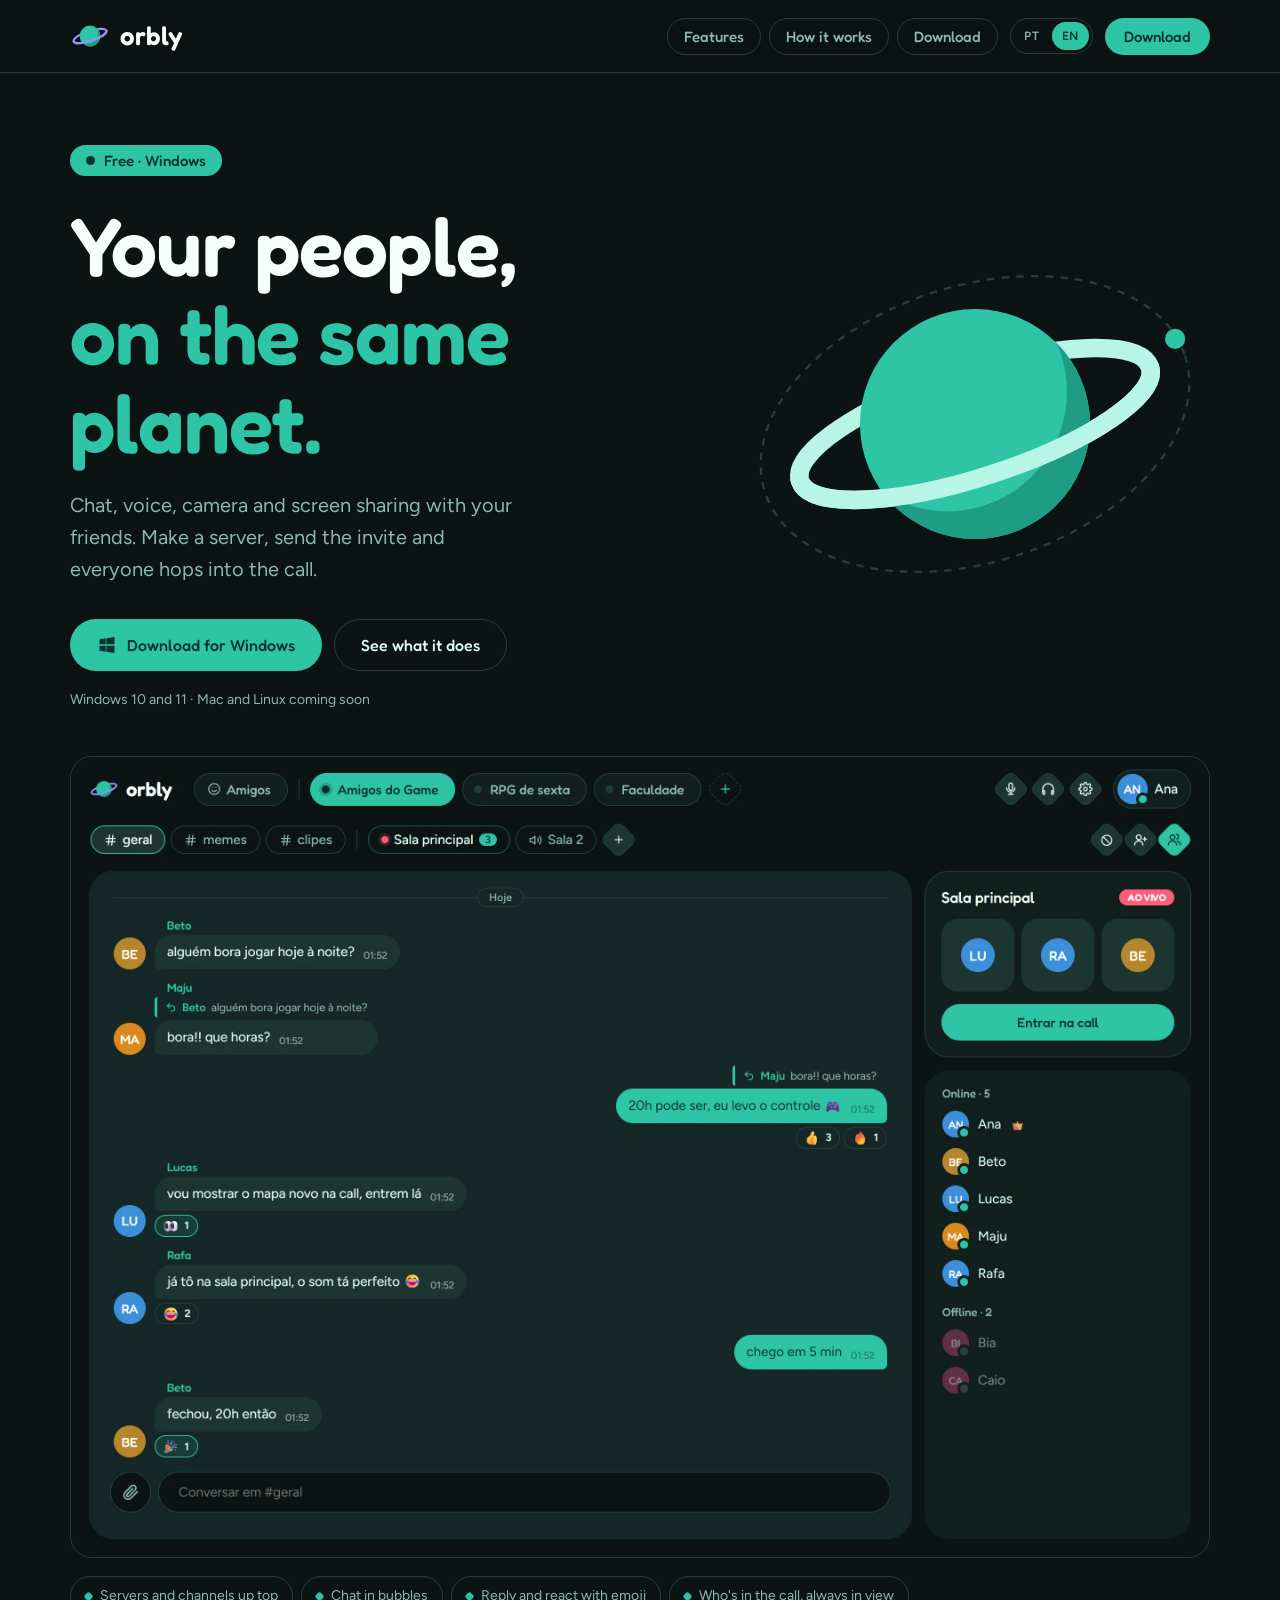
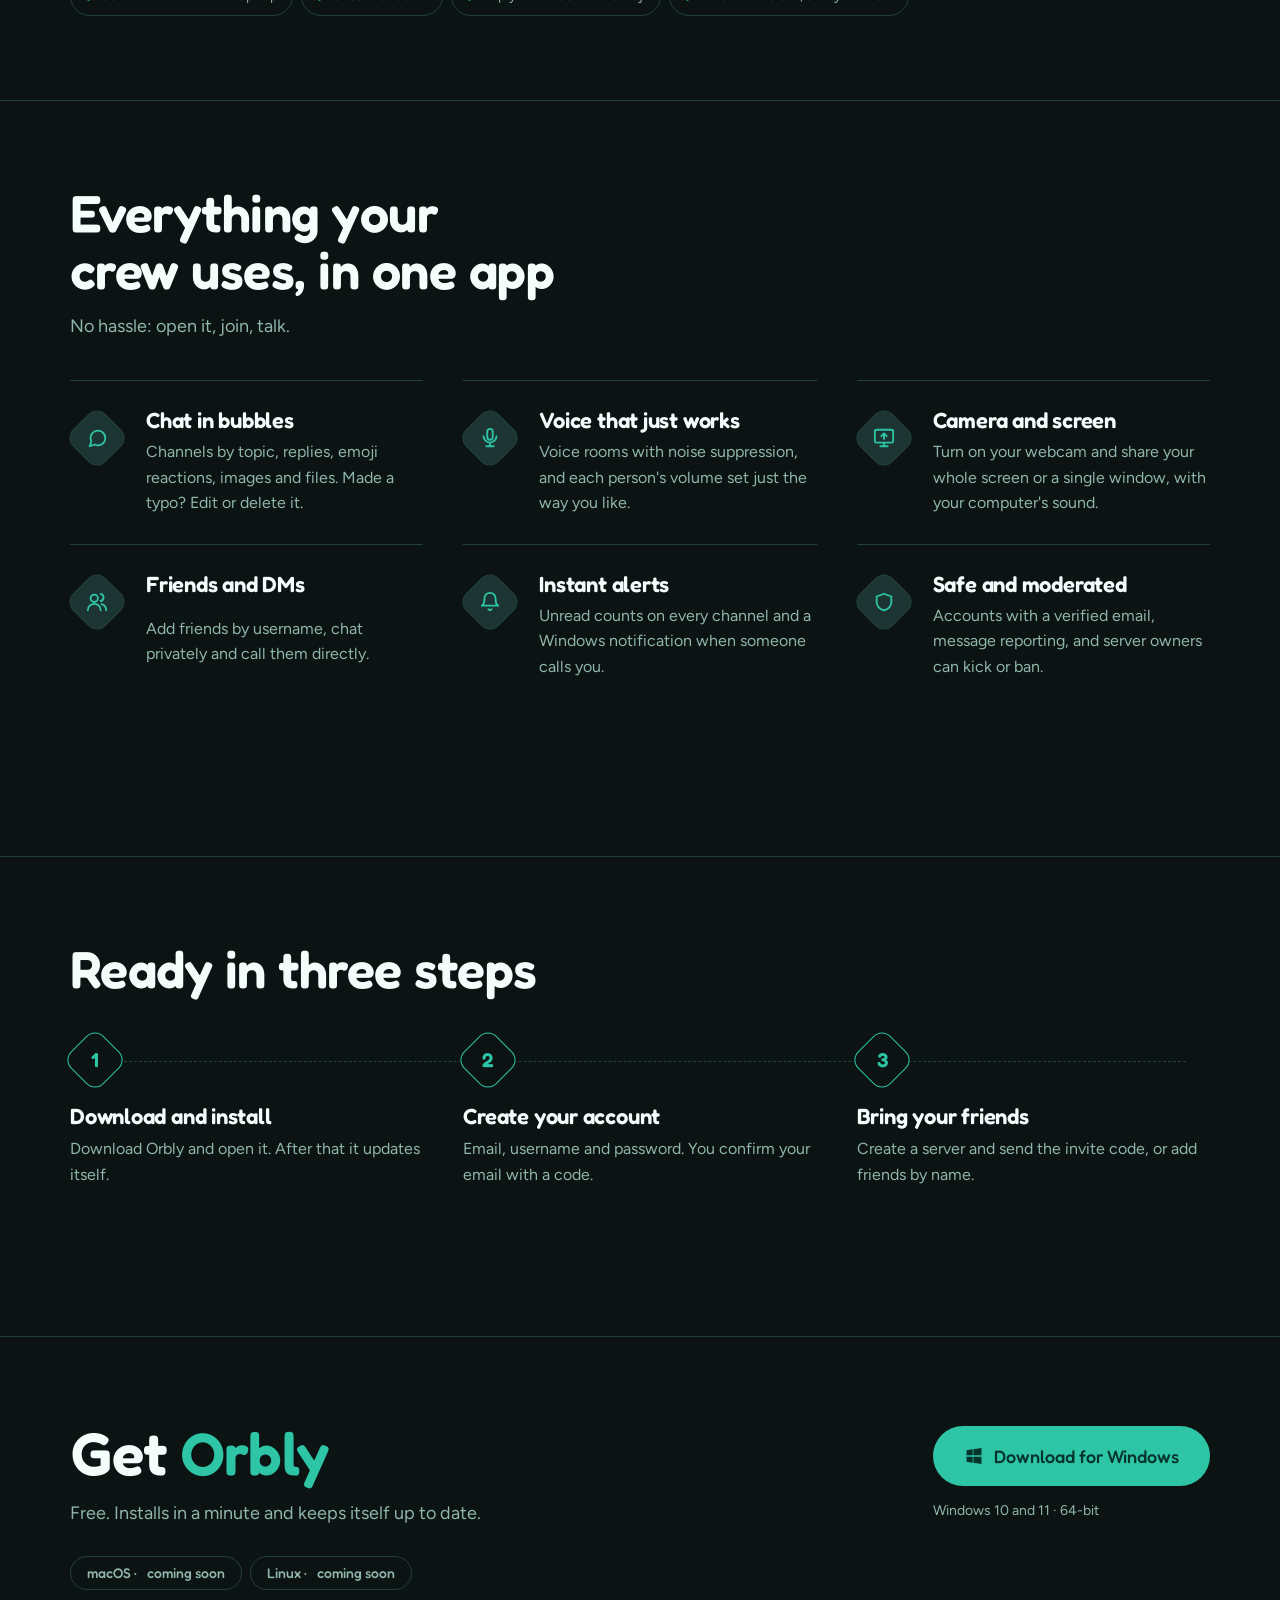
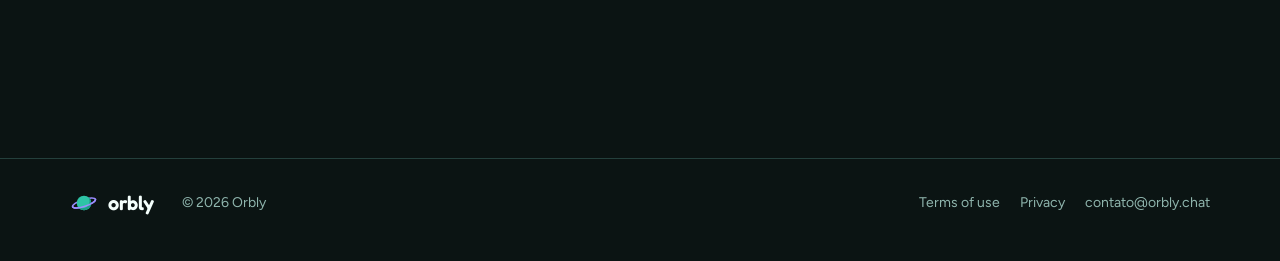
==== commit 9c57ab6d: "Site com o visual novo (Planeta): cores do app, pilulas e losangos, print real do app, versao do ins" ====
--- a/index.html
+++ b/index.html
@@ -3,271 +3,198 @@
 <head>
 <meta charset="utf-8">
 <meta name="viewport" content="width=device-width, initial-scale=1, viewport-fit=cover">
-<meta name="description" content="Orbly: chat, voz, câmera e transmissão de tela com seus amigos. Baixe grátis.">
+<title>Orbly</title>
+<meta name="description" content="Orbly: chat, voz, câmera e tela compartilhada com seus amigos. Baixe grátis para Windows.">
+<meta name="theme-color" content="#0b1413">
+<meta property="og:title" content="Orbly">
+<meta property="og:description" content="Chat, voz, câmera e tela compartilhada com seus amigos. Baixe grátis.">
+<meta property="og:image" content="https://orbly.chat/assets/og-app.jpg">
+<meta property="og:url" content="https://orbly.chat/">
+<meta name="twitter:card" content="summary_large_image">
 <link rel="icon" href="favicon.svg" type="image/svg+xml">
-<title>Orbly</title>
 <link rel="preconnect" href="https://fonts.googleapis.com">
 <link rel="preconnect" href="https://fonts.gstatic.com" crossorigin>
-<link rel="stylesheet" href="https://fonts.googleapis.com/css2?family=Fredoka:wght@500;600;700&family=Figtree:wght@400;500;600;700&display=swap">
+<link rel="stylesheet" href="https://fonts.googleapis.com/css2?family=Fredoka:wght@500;600&family=Figtree:wght@400;500;600&display=swap">
 <style>
+  /* Mesmas cores do app ("Planeta"): verde-agua do planeta da logo sobre um
+     preto esverdeado. Servidores e canais sao pilulas; acoes sao losangos. */
   :root {
     color-scheme: dark;
-    --space: #100E2A;
-    --space-2: #16133A;
-    --ink: #1E1B4B;
-    --panel: #25215A;
-    --panel-2: #2E2968;
-    --line: rgba(190, 182, 255, 0.14);
-    --text: #F1F0FF;
-    --muted: #ABA6DA;
-    --planet: #2EC4A6;
-    --planet-deep: #1E9C84;
-    --ring: #9B8CFF;
-    --live: #FF5C7A;
-    --brand: #7C6CF0;
-    --brand-hover: #6A5AD8;
-    --radius: 18px;
-    --display: "Fredoka", "Nunito", "Trebuchet MS", system-ui, sans-serif;
+    --space: #0b1413;
+    --bg-1: #111f1d;
+    --bg-2: #152725;
+    --bg-3: #1d3532;
+    --bg-hover: #223d39;
+    --line: #24403c;
+    --text: #dffaf3;
+    --text-strong: #f4fffc;
+    --muted: #8fb5ad;
+    --teal: #2ec4a6;
+    --teal-hover: #27ad93;
+    --on-teal: #04342c;
+    --live: #ff5c7a;
+    --display: "Fredoka", "Segoe UI", system-ui, sans-serif;
     --body: "Figtree", "Segoe UI", system-ui, -apple-system, sans-serif;
   }
   * { box-sizing: border-box; }
   html { scroll-behavior: smooth; }
-  body {
-    margin: 0;
-    background: var(--space);
-    color: var(--text);
-    font: 400 17px/1.6 var(--body);
-    -webkit-font-smoothing: antialiased;
-    overflow-x: hidden;
-  }
+  body { margin: 0; background: var(--space); color: var(--text); font: 400 17px/1.6 var(--body); -webkit-font-smoothing: antialiased; overflow-x: hidden; }
   a { color: inherit; }
-  h1, h2, h3 { font-family: var(--display); line-height: 1.08; margin: 0; text-wrap: balance; letter-spacing: -0.01em; }
+  img { max-width: 100%; display: block; }
+  h1, h2, h3 { font-family: var(--display); font-weight: 600; color: var(--text-strong); line-height: 1.08; margin: 0; letter-spacing: -0.01em; text-wrap: balance; }
   p { margin: 0; }
-  :focus-visible { outline: 3px solid var(--ring); outline-offset: 3px; border-radius: 8px; }
-
-  /* language switch: text for the other language is hidden */
+  :focus-visible { outline: 3px solid var(--teal); outline-offset: 3px; border-radius: 10px; }
   [data-lang="pt"] [lang="en"], [data-lang="en"] [lang="pt"] { display: none !important; }
-
-  .wrap { width: 100%; max-width: 1160px; margin: 0 auto; padding-inline: 20px; }
-
-  /* starfield */
-  .sky { position: fixed; inset: 0; z-index: -1; pointer-events: none;
-    background:
-      radial-gradient(900px 500px at 85% -10%, rgba(155, 140, 255, 0.22), transparent 60%),
-      radial-gradient(700px 500px at -10% 30%, rgba(46, 196, 166, 0.12), transparent 60%),
-      var(--space); }
-  .sky canvas { width: 100%; height: 100%; display: block; }
-
-  /* nav */
-  .nav { position: sticky; top: env(safe-area-inset-top, 0px); z-index: 10;
-    backdrop-filter: blur(14px); -webkit-backdrop-filter: blur(14px);
-    background: rgba(16, 14, 42, 0.72); border-bottom: 1px solid var(--line); }
-  .nav .wrap { display: flex; align-items: center; justify-content: space-between; gap: 16px; height: 68px; }
-  .brand { display: flex; align-items: center; gap: 10px; text-decoration: none; font: 700 26px/1 var(--display); }
-  .brand svg { width: 38px; height: 38px; }
-  .nav-links { display: flex; align-items: center; gap: 26px; font-weight: 600; font-size: 15px; }
-  .nav-links a { text-decoration: none; color: var(--muted); }
-  .nav-links a:hover { color: var(--text); }
-  .nav-right { display: flex; align-items: center; gap: 10px; }
-  .lang { display: flex; background: var(--ink); border: 1px solid var(--line); border-radius: 999px; padding: 3px; }
-  .lang button { all: unset; cursor: pointer; font: 700 12px/1 var(--body); letter-spacing: 0.06em;
-    padding: 7px 10px; border-radius: 999px; color: var(--muted); }
-  .lang button[aria-pressed="true"] { background: var(--ring); color: var(--ink); }
-
-  .btn { display: inline-flex; align-items: center; justify-content: center; gap: 10px; cursor: pointer;
-    border: 0; border-radius: 999px; font: 700 17px/1 var(--body); text-decoration: none; white-space: nowrap;
-    padding: 17px 28px; transition: transform .15s ease, box-shadow .15s ease, background .15s ease; }
-  .btn svg { width: 20px; height: 20px; flex: none; }
-  .btn-primary { background: var(--brand); color: #fff; box-shadow: 0 10px 30px -10px rgba(124, 108, 240, 0.8); }
-  .btn-primary:hover { background: var(--brand-hover); transform: translateY(-2px); box-shadow: 0 16px 40px -12px rgba(124, 108, 240, 0.9); }
-  .btn-ghost { background: var(--panel); color: var(--text); border: 1px solid var(--line); }
-  .btn-ghost:hover { background: var(--panel-2); }
-  .btn-sm { padding: 11px 18px; font-size: 14px; }
-
-  /* hero */
-  .hero { padding-block: 64px 40px; }
-  .hero .wrap { display: grid; grid-template-columns: 1.05fr 0.95fr; align-items: center; gap: 40px; }
-  .eyebrow { display: inline-flex; align-items: center; gap: 8px; font: 700 13px/1 var(--body);
-    letter-spacing: 0.08em; text-transform: uppercase; color: var(--planet); margin-bottom: 20px; }
-  .eyebrow::before { content: ""; width: 8px; height: 8px; border-radius: 50%; background: var(--planet);
-    box-shadow: 0 0 0 4px rgba(46, 196, 166, 0.2); }
-  .hero h1 { font-size: clamp(44px, 6.4vw, 80px); font-weight: 700; }
-  .hero h1 em { font-style: normal; color: var(--ring); }
-  .hero .lede { margin-top: 22px; font-size: 20px; color: var(--muted); max-width: 32ch; }
-  .hero-cta { margin-top: 34px; display: flex; flex-wrap: wrap; gap: 12px; align-items: center; }
-  .hero-note { margin-top: 16px; font-size: 14px; color: var(--muted); }
-
-  .planet-stage { position: relative; aspect-ratio: 1; width: 100%; max-width: 520px; justify-self: center; }
-  .planet-stage svg { width: 100%; height: 100%; overflow: visible; }
-
-  /* app mockup */
-  .showcase { padding-block: 24px 40px; }
-  .window { border-radius: 16px; overflow: hidden; border: 1px solid var(--line);
-    background: #1A1742; box-shadow: 0 40px 80px -30px rgba(0,0,0,.7), 0 0 0 1px rgba(0,0,0,.3);
-    max-width: 100%; }
-  .titlebar { display: flex; align-items: center; gap: 8px; padding: 10px 14px; background: #141236; font-size: 13px; color: var(--muted); }
-  .titlebar i { width: 11px; height: 11px; border-radius: 50%; background: #3A3573; display: block; }
-  .titlebar span { margin-left: 8px; font-weight: 600; }
-  .app { display: grid; grid-template-columns: 68px 230px 1fr; min-height: 440px; }
-  .rail { background: #131132; display: flex; flex-direction: column; align-items: center; gap: 10px; padding: 12px 0; }
-  .rail .srv { width: 44px; height: 44px; border-radius: 50%; display: grid; place-items: center;
-    font: 700 15px/1 var(--display); background: var(--panel); color: var(--text); }
-  .rail .srv.home { background: var(--ink); border-radius: 14px; }
-  .rail .srv.home svg { width: 34px; }
-  .rail .srv.on { border-radius: 14px; background: var(--ring); color: var(--ink); }
-  .rail hr { width: 30px; border: 0; border-top: 2px solid var(--panel); margin: 2px 0; }
-  .side { background: #1C1946; padding: 14px 10px; font-size: 14px; display: flex; flex-direction: column; gap: 4px; }
-  .side h4 { margin: 0 0 8px; padding: 0 8px; font: 700 15px/1.2 var(--display); }
-  .side .cat { font-size: 11px; font-weight: 700; letter-spacing: 0.08em; text-transform: uppercase; color: var(--muted); padding: 10px 8px 4px; }
-  .side .ch { padding: 6px 8px; border-radius: 8px; color: var(--muted); display: flex; align-items: center; gap: 8px; }
-  .side .ch.sel { background: var(--panel); color: var(--text); }
-  .side .who { padding: 3px 8px 3px 30px; display: flex; align-items: center; gap: 8px; color: var(--muted); font-size: 13px; }
-  .side .who b { width: 20px; height: 20px; border-radius: 50%; display: inline-block; flex: none; }
-  .tag-live { background: var(--live); color: #fff; font-size: 10px; font-weight: 800; letter-spacing: 0.04em; padding: 2px 6px; border-radius: 4px; margin-left: auto; }
-  .stage { background: #0F0D28; padding: 16px; display: grid; grid-template-columns: 1fr 1fr; grid-template-rows: 1fr auto auto; gap: 12px; }
-  .tile { position: relative; border-radius: 12px; overflow: hidden; min-height: 120px; display: grid; place-items: center; }
-  .tile .name { position: absolute; left: 10px; bottom: 10px; font-size: 12px; font-weight: 600;
-    background: rgba(10, 8, 30, 0.7); padding: 4px 8px; border-radius: 6px; display: flex; gap: 6px; align-items: center; }
-  .tile.screen { grid-column: 1 / -1; min-height: 210px; background: linear-gradient(160deg, #2A2566, #1A1745); }
-  .tile.screen .fake { width: 82%; height: 76%; border-radius: 8px; background: #121031; border: 1px solid var(--line);
-    display: grid; grid-template-columns: 1fr 1fr 1fr; gap: 10px; padding: 14px; }
-  .tile.screen .fake div { border-radius: 6px; background: linear-gradient(180deg, rgba(155,140,255,.35), rgba(155,140,255,.08)); }
-  .tile.screen .fake div:nth-child(2) { background: linear-gradient(180deg, rgba(46,196,166,.45), rgba(46,196,166,.08)); }
-  .tile.cam-a { background: radial-gradient(circle at 50% 40%, #3F7F9A, #1C3950); }
-  .tile.cam-b { background: radial-gradient(circle at 50% 40%, #6B4F9E, #2A1F4F); }
-  .face { width: 64px; height: 64px; border-radius: 50%; display: grid; place-items: center; font: 700 22px/1 var(--display); color: #fff; }
-  .speaking { box-shadow: 0 0 0 3px var(--planet) inset; }
-  .controls { grid-column: 1 / -1; display: flex; justify-content: center; gap: 10px; }
-  .controls span { width: 42px; height: 42px; border-radius: 50%; background: var(--panel); display: grid; place-items: center; }
-  .controls span svg { width: 18px; height: 18px; }
-  .controls .on { background: var(--ring); color: var(--ink); }
-  .controls .end { background: var(--live); }
-
-  /* features */
-  section { scroll-margin-top: 80px; }
-  .section { padding-block: 80px; }
-  .section-head { max-width: 640px; margin-bottom: 44px; }
-  .section-head h2 { font-size: clamp(34px, 4.4vw, 52px); font-weight: 700; }
-  .section-head p { margin-top: 14px; color: var(--muted); font-size: 18px; }
-  .features { display: grid; grid-template-columns: repeat(2, 1fr); gap: 18px; }
-  .feature { background: linear-gradient(180deg, var(--ink), #19163F); border: 1px solid var(--line);
-    border-radius: var(--radius); padding: 30px; display: flex; flex-direction: column; gap: 12px; }
-  .feature .ico { width: 52px; height: 52px; border-radius: 14px; display: grid; place-items: center; }
-  .feature .ico svg { width: 26px; height: 26px; }
-  .feature h3 { font-size: 26px; font-weight: 600; margin-top: 6px; }
-  .feature p { color: var(--muted); }
-  .ico.t { background: rgba(46,196,166,.16); color: var(--planet); }
-  .ico.v { background: rgba(155,140,255,.18); color: var(--ring); }
-  .ico.c { background: rgba(255,92,122,.16); color: var(--live); }
-  .ico.s { background: rgba(255,196,92,.16); color: #FFC45C; }
-
-  /* how it works */
-  .steps { display: grid; grid-template-columns: repeat(3, 1fr); gap: 18px; counter-reset: step; }
-  .step { padding: 26px 4px 0; border-top: 2px solid var(--line); }
-  .step::before { counter-increment: step; content: counter(step); font: 700 44px/1 var(--display); color: var(--ring); display: block; margin-bottom: 12px; }
-  .step h3 { font-size: 22px; font-weight: 600; margin-bottom: 8px; }
-  .step p { color: var(--muted); }
-
-  /* download */
-  .download { text-align: left; }
-  .dl-grid { display: grid; grid-template-columns: repeat(3, 1fr); gap: 18px; }
-  .dl { background: var(--ink); border: 1px solid var(--line); border-radius: var(--radius); padding: 28px;
-    display: flex; flex-direction: column; gap: 14px; }
-  .dl.main { background: linear-gradient(165deg, #1F5E57 0%, var(--ink) 65%); border-color: rgba(46,196,166,.45); }
-  .dl .os { display: flex; align-items: center; gap: 12px; }
-  .dl .os svg { width: 34px; height: 34px; }
-  .dl h3 { font-size: 26px; font-weight: 600; }
-  .dl .meta { color: var(--muted); font-size: 14px; font-variant-numeric: tabular-nums; }
-  .dl .btn { margin-top: auto; }
-  .soon { display: inline-flex; align-self: flex-start; font-size: 12px; font-weight: 700; letter-spacing: 0.06em; text-transform: uppercase;
-    color: var(--ring); background: rgba(155,140,255,.14); padding: 5px 10px; border-radius: 999px; }
-  .btn[aria-disabled="true"] { background: var(--panel); color: var(--muted); cursor: not-allowed; box-shadow: none; transform: none; }
-
-  .cta-band { margin-top: 70px; border-radius: 28px; padding: 54px 40px; text-align: center; position: relative; overflow: hidden;
-    background: radial-gradient(600px 260px at 50% 120%, rgba(46,196,166,.35), transparent 70%), linear-gradient(180deg, #2A2470, var(--ink)); border: 1px solid var(--line); }
-  .cta-band h2 { font-size: clamp(32px, 4.4vw, 50px); }
-  .cta-band p { color: var(--muted); margin: 14px auto 28px; max-width: 46ch; }
-
-  footer { border-top: 1px solid var(--line); padding-block: 34px 48px; color: var(--muted); font-size: 14px; }
-  footer .wrap { display: flex; flex-wrap: wrap; gap: 16px; justify-content: space-between; align-items: center; }
-  footer .brand { font-size: 20px; color: var(--text); }
-  footer .brand svg { width: 28px; height: 28px; }
-  footer .legal-links { display: flex; gap: 18px; }
-  footer .legal-links a { color: var(--muted); }
-  footer .legal-links a:hover { color: var(--text); }
-
-  .toast { position: fixed; left: 50%; bottom: calc(24px + env(safe-area-inset-bottom, 0px)); transform: translate(-50%, 20px);
-    background: var(--panel-2); border: 1px solid var(--line); color: var(--text); padding: 14px 20px; border-radius: 14px;
-    font-size: 15px; opacity: 0; pointer-events: none; transition: .25s ease; max-width: calc(100% - 32px); box-shadow: 0 20px 40px -10px rgba(0,0,0,.6); }
-  .toast.show { opacity: 1; transform: translate(-50%, 0); }
-
-  @media (max-width: 900px) {
+  .wrap { width: 100%; max-width: 1180px; margin: 0 auto; padding-inline: 20px; }
+  .teal { color: var(--teal); }
+  section { scroll-margin-top: 84px; }
+
+  /* pilulas (como os servidores e canais no app) */
+  .pill { display: inline-flex; align-items: center; justify-content: center; gap: 10px; border-radius: 999px; border: 1px solid transparent;
+    font: 500 16px/1 var(--display); text-decoration: none; white-space: nowrap; cursor: pointer;
+    padding: 15px 26px; transition: background .15s, border-color .15s, color .15s, transform .1s; }
+  .pill:active { transform: scale(.97); }
+  .pill svg { width: 20px; height: 20px; flex: none; }
+  .pill.primary { background: var(--teal); color: var(--on-teal); }
+  .pill.primary:hover { background: var(--teal-hover); }
+  .pill.outline { border-color: var(--line); color: var(--text); background: none; }
+  .pill.outline:hover { border-color: var(--teal); }
+  .pill.small { padding: 10px 18px; font-size: 15px; }
+  .pill.soon { border-color: var(--line); color: var(--muted); cursor: default; font-size: 14px; padding: 9px 16px; }
+  .pill.soon:active { transform: none; }
+  .dot { width: 9px; height: 9px; border-radius: 50%; background: currentColor; flex: none; }
+
+  /* losango: acao do Orbly */
+  .gem { width: 46px; height: 46px; flex: none; display: grid; place-items: center; transform: rotate(45deg); border-radius: 12px;
+    border: 1px solid var(--line); background: var(--bg-3); color: var(--teal); }
+  .gem > * { transform: rotate(-45deg); }
+  .gem svg { width: 22px; height: 22px; }
+
+  /* topo */
+  .top { position: sticky; top: 0; z-index: 10; background: rgba(11, 20, 19, .92); border-bottom: 1px solid var(--line);
+    backdrop-filter: blur(10px); -webkit-backdrop-filter: blur(10px); }
+  .top .wrap { display: flex; align-items: center; gap: 12px; height: 72px; }
+  .brand { display: inline-flex; align-items: center; gap: 10px; text-decoration: none; font: 600 26px/1 var(--display); color: var(--text-strong); margin-right: auto; }
+  .brand img { width: 40px; height: 40px; }
+  .nav { display: flex; gap: 8px; }
+  .nav a { text-decoration: none; color: var(--muted); font: 500 15px/1 var(--display); padding: 10px 16px; border: 1px solid var(--line); border-radius: 999px; transition: color .15s, border-color .15s; }
+  .nav a:hover { color: var(--text); border-color: var(--teal); }
+  .langs { display: flex; gap: 2px; border: 1px solid var(--line); border-radius: 999px; padding: 3px; }
+  .langs button { border: 0; background: none; color: var(--muted); font: 600 12px/1 var(--body); letter-spacing: .06em; padding: 8px 10px; border-radius: 999px; cursor: pointer; }
+  .langs button[aria-pressed="true"] { background: var(--teal); color: var(--on-teal); }
+
+  /* abertura */
+  .hero { padding-block: 72px 36px; overflow: hidden; }
+  .hero .wrap { display: grid; grid-template-columns: 1.15fr .85fr; gap: 32px; align-items: center; }
+  .tag { display: inline-flex; align-items: center; gap: 9px; padding: 8px 16px; border-radius: 999px; background: var(--teal); color: var(--on-teal);
+    font: 500 15px/1 var(--display); margin-bottom: 26px; }
+  .tag .dot { background: var(--on-teal); }
+  .hero h1 { font-size: clamp(44px, 6.4vw, 82px); }
+  .lede { margin-top: 22px; font-size: 20px; color: var(--muted); max-width: 34ch; }
+  .cta { margin-top: 34px; display: flex; flex-wrap: wrap; gap: 12px; }
+  .note { margin-top: 18px; font-size: 14px; color: var(--muted); }
+  .planet { justify-self: center; width: min(100%, 460px); aspect-ratio: 1; }
+  .planet svg { width: 100%; height: 100%; overflow: visible; }
+
+  /* print do app */
+  .shot { padding-block: 8px 20px; }
+  .frame { border: 1px solid var(--line); border-radius: 22px; overflow: hidden; background: var(--space); }
+  .frame img { width: 100%; height: auto; }
+  .shot-notes { list-style: none; margin: 18px 0 0; padding: 0; display: flex; flex-wrap: wrap; gap: 8px; }
+  .shot-notes li { display: inline-flex; align-items: center; gap: 8px; padding: 8px 14px; border: 1px solid var(--line); border-radius: 999px; font-size: 14px; color: var(--muted); }
+  .shot-notes li::before { content: ""; width: 7px; height: 7px; transform: rotate(45deg); border-radius: 2px; background: var(--teal); flex: none; }
+
+  /* secoes */
+  .section { padding-block: 84px; border-top: 1px solid var(--line); margin-top: 64px; }
+  .head { max-width: 680px; margin-bottom: 40px; }
+  .head h2 { font-size: clamp(34px, 4.4vw, 52px); }
+  .head p { margin-top: 14px; color: var(--muted); font-size: 18px; }
+
+  .features { display: grid; grid-template-columns: repeat(3, 1fr); column-gap: 40px; row-gap: 0; }
+  .feature { display: grid; grid-template-columns: auto 1fr; gap: 6px 22px; padding-block: 28px; border-top: 1px solid var(--line); }
+  .feature .gem { grid-row: span 2; margin: 6px 4px 0; }
+  .feature h3 { font-size: 22px; }
+  .feature p { color: var(--muted); font-size: 16px; }
+
+  .steps { list-style: none; margin: 0; padding: 0; display: grid; grid-template-columns: repeat(3, 1fr); gap: 40px; position: relative; }
+  .steps::before { content: ""; position: absolute; left: 24px; right: 24px; top: 24px; border-top: 1px dashed var(--line); }
+  .step { position: relative; }
+  .step .gem { font: 600 20px/1 var(--display); color: var(--teal); background: var(--space); border-color: var(--teal); margin: 0 0 22px 2px; }
+  .step h3 { font-size: 22px; margin-bottom: 8px; }
+  .step p { color: var(--muted); font-size: 16px; }
+
+  .download { display: grid; grid-template-columns: 1fr auto; gap: 28px 40px; align-items: center; }
+  .download h2 { font-size: clamp(38px, 5vw, 60px); }
+  .download .head { margin: 0; }
+  .dl { display: flex; flex-direction: column; align-items: flex-start; gap: 14px; }
+  .dl .pill.primary { font-size: 18px; padding: 19px 30px; }
+  .dl .meta { color: var(--muted); font-size: 14px; }
+  .others { display: flex; flex-wrap: wrap; gap: 8px; grid-column: 1 / -1; }
+  .mobile-hint { display: none; font-size: 14px; color: var(--text); border-left: 3px solid var(--teal); padding-left: 12px; }
+
+  footer { border-top: 1px solid var(--line); margin-top: 84px; padding-block: 30px 44px; color: var(--muted); font-size: 14px; }
+  footer .wrap { display: flex; flex-wrap: wrap; gap: 16px 28px; align-items: center; }
+  footer .brand { font-size: 20px; margin-right: 0; }
+  footer .brand img { width: 28px; height: 28px; }
+  footer nav { display: flex; flex-wrap: wrap; gap: 8px 20px; margin-left: auto; }
+  footer nav a { color: var(--muted); text-decoration: none; }
+  footer nav a:hover { color: var(--text); text-decoration: underline; }
+
+  @media (max-width: 960px) {
+    .nav { display: none; }
+    .hero { padding-top: 40px; }
     .hero .wrap { grid-template-columns: 1fr; }
-    .planet-stage { max-width: 360px; order: -1; }
-    .app { grid-template-columns: 58px 1fr; }
-    .side { display: none; }
-    .dl-grid, .steps { grid-template-columns: 1fr; }
-    .nav-links a:not(.btn) { display: none; }
+    .planet { display: none; }
+    .features { grid-template-columns: 1fr 1fr; }
+    .steps { grid-template-columns: 1fr; gap: 28px; }
+    .steps::before { display: none; }
+    .download { grid-template-columns: 1fr; }
   }
   @media (max-width: 640px) {
     body { font-size: 16px; }
-    .hero { padding-block: 28px 20px; }
-    .hero .lede { font-size: 18px; }
+    .top .wrap { height: 64px; }
+    .top .pill.small { display: none; }
+    .lede { font-size: 18px; }
+    .cta .pill { width: 100%; }
     .features { grid-template-columns: 1fr; }
-    .section { padding-block: 56px; }
-    .stage { grid-template-columns: 1fr 1fr; padding: 10px; }
-    .tile.screen { min-height: 150px; }
-    .cta-band { padding: 40px 20px; }
-    .nav-links .btn { display: none; }
+    .section { padding-block: 56px; margin-top: 40px; }
+    .frame { border-radius: 14px; }
+    .dl, .dl .pill.primary { width: 100%; }
+    .mobile-hint { display: block; }
+    footer nav { margin-left: 0; }
   }
-  @media (prefers-reduced-motion: reduce) {
-    html { scroll-behavior: auto; }
-    .btn { transition: none; }
-  }
+  @media (prefers-reduced-motion: reduce) { html { scroll-behavior: auto; } .pill { transition: none; } }
 </style>
 </head>
 <body>
 
-<div class="sky" aria-hidden="true"><canvas id="stars"></canvas></div>
-
 <svg width="0" height="0" style="position:absolute" aria-hidden="true">
   <defs>
-    <symbol id="logo" viewBox="0 0 100 100">
-      <clipPath id="lg-front"><rect x="0" y="49" width="100" height="61"/></clipPath>
-      <mask id="lg-shade"><rect width="100" height="100" fill="#fff"/><circle cx="44" cy="43" r="26" fill="#000"/></mask>
-      <g transform="rotate(-18 50 50)"><ellipse cx="50" cy="50" rx="43" ry="12.5" fill="none" stroke="#9B8CFF" stroke-width="5.5"/></g>
-      <circle cx="50" cy="50" r="26" fill="#2EC4A6"/>
-      <circle cx="50" cy="50" r="26" fill="#1E9C84" mask="url(#lg-shade)"/>
-      <g transform="rotate(-18 50 50)"><ellipse cx="50" cy="50" rx="43" ry="12.5" fill="none" stroke="#9B8CFF" stroke-width="5.5" clip-path="url(#lg-front)"/></g>
-    </symbol>
     <symbol id="i-win" viewBox="0 0 24 24"><path fill="currentColor" d="M3 5.1 10.4 4v7.2H3V5.1Zm0 13.8V12.8h7.4V20L3 18.9ZM11.3 3.9 21 2.5v8.7h-9.7V3.9Zm0 16.2v-7.3H21v8.7l-9.7-1.4Z"/></symbol>
-    <symbol id="i-mac" viewBox="0 0 24 24"><path fill="currentColor" d="M16.4 12.6c0-2.4 2-3.6 2.1-3.7-1.2-1.7-3-1.9-3.6-2-1.5-.2-3 .9-3.8.9-.8 0-2-.9-3.3-.9-1.7 0-3.3 1-4.2 2.5-1.8 3.1-.5 7.7 1.3 10.2.8 1.2 1.8 2.6 3.1 2.6 1.3-.1 1.7-.8 3.3-.8 1.5 0 1.9.8 3.3.8 1.4 0 2.2-1.3 3-2.5 1-1.4 1.4-2.8 1.4-2.8s-2.6-1-2.6-4.3ZM14 5.4c.7-.8 1.1-2 1-3.1-1 0-2.2.7-2.9 1.5-.6.7-1.2 1.9-1 3 1.1.1 2.2-.6 2.9-1.4Z"/></symbol>
-    <symbol id="i-linux" viewBox="0 0 24 24"><path fill="currentColor" d="M12 2c-2.3 0-3.6 1.9-3.6 4.4 0 1.4.2 2.4-.6 3.8-.9 1.6-2.9 3.9-2.9 6.6 0 .9.3 1.6.7 2.1-.5.4-1.2.7-1.2 1.4 0 1 1.4 1.3 3 1.6 1.1.2 1.9.1 2.5-.4.7.3 1.3.4 2.1.4s1.4-.1 2.1-.4c.6.5 1.4.6 2.5.4 1.6-.3 3-.6 3-1.6 0-.7-.7-1-1.2-1.4.4-.5.7-1.2.7-2.1 0-2.7-2-5-2.9-6.6-.8-1.4-.6-2.4-.6-3.8C15.6 3.9 14.3 2 12 2Zm-1.4 4.3c.4 0 .7.5.7 1.1 0 .6-.3 1.1-.7 1.1s-.7-.5-.7-1.1c0-.6.3-1.1.7-1.1Zm2.8 0c.4 0 .7.5.7 1.1 0 .6-.3 1.1-.7 1.1s-.7-.5-.7-1.1c0-.6.3-1.1.7-1.1ZM12 9.6c.9 0 2 .6 2 1 0 .5-1.1 1.1-2 1.1s-2-.6-2-1.1c0-.4 1.1-1 2-1Z"/></symbol>
-    <symbol id="i-dl" viewBox="0 0 24 24"><path fill="none" stroke="currentColor" stroke-width="2.2" stroke-linecap="round" stroke-linejoin="round" d="M12 3v12m0 0-5-5m5 5 5-5M4 19h16"/></symbol>
-    <symbol id="i-chat" viewBox="0 0 24 24"><path fill="none" stroke="currentColor" stroke-width="2" stroke-linejoin="round" d="M4 5h16v11H9l-5 4V5Z"/><path stroke="currentColor" stroke-width="2" stroke-linecap="round" d="M8 9.5h8M8 12.5h5"/></symbol>
-    <symbol id="i-mic" viewBox="0 0 24 24"><rect x="9" y="3" width="6" height="11" rx="3" fill="none" stroke="currentColor" stroke-width="2"/><path fill="none" stroke="currentColor" stroke-width="2" stroke-linecap="round" d="M5.5 11a6.5 6.5 0 0 0 13 0M12 17.5V21"/></symbol>
-    <symbol id="i-cam" viewBox="0 0 24 24"><rect x="3" y="6" width="13" height="12" rx="3" fill="none" stroke="currentColor" stroke-width="2"/><path fill="none" stroke="currentColor" stroke-width="2" stroke-linejoin="round" d="m16 10.5 5-3v9l-5-3"/></symbol>
-    <symbol id="i-screen" viewBox="0 0 24 24"><rect x="3" y="4" width="18" height="13" rx="2" fill="none" stroke="currentColor" stroke-width="2"/><path fill="none" stroke="currentColor" stroke-width="2" stroke-linecap="round" stroke-linejoin="round" d="M8 21h8M12 14V8m0 0-3 3m3-3 3 3"/></symbol>
-    <symbol id="i-phone" viewBox="0 0 24 24"><path fill="currentColor" d="M3.5 13.5c4.8-4.6 12.2-4.6 17 0l-2.3 2.3-3.4-1.6v-2.4a11 11 0 0 0-5.6 0v2.4l-3.4 1.6-2.3-2.3Z"/></symbol>
+    <symbol id="i-chat" viewBox="0 0 24 24"><path fill="none" stroke="currentColor" stroke-width="2" stroke-linejoin="round" d="M21 12a8 8 0 0 1-11.6 7.1L4 21l1.9-5.4A8 8 0 1 1 21 12z"/></symbol>
+    <symbol id="i-mic" viewBox="0 0 24 24"><g fill="none" stroke="currentColor" stroke-width="2" stroke-linecap="round"><rect x="9" y="2" width="6" height="12" rx="3"/><path d="M5 10a7 7 0 0 0 14 0M12 17v4M8 21h8"/></g></symbol>
+    <symbol id="i-screen" viewBox="0 0 24 24"><g fill="none" stroke="currentColor" stroke-width="2" stroke-linecap="round" stroke-linejoin="round"><rect x="2" y="3" width="20" height="14" rx="2"/><path d="M8 21h8M12 17v4M9 10l3-3 3 3M12 7v6"/></g></symbol>
+    <symbol id="i-users" viewBox="0 0 24 24"><g fill="none" stroke="currentColor" stroke-width="2" stroke-linecap="round"><circle cx="9" cy="8" r="4"/><path d="M2 21a7 7 0 0 1 14 0M16 3.1a4 4 0 0 1 0 7.8M22 21a7 7 0 0 0-5-6.7"/></g></symbol>
+    <symbol id="i-bell" viewBox="0 0 24 24"><g fill="none" stroke="currentColor" stroke-width="2" stroke-linecap="round" stroke-linejoin="round"><path d="M18 8a6 6 0 0 0-12 0c0 7-3 8-3 8h18s-3-1-3-8"/><path d="M10.3 20a2 2 0 0 0 3.4 0"/></g></symbol>
+    <symbol id="i-shield" viewBox="0 0 24 24"><path fill="none" stroke="currentColor" stroke-width="2" stroke-linejoin="round" d="M12 3l8 3v6c0 4.5-3.4 8.2-8 9-4.6-.8-8-4.5-8-9V6z"/></symbol>
   </defs>
 </svg>
 
 <div id="root" data-lang="pt">
 
-<header class="nav">
+<header class="top">
   <div class="wrap">
-    <a class="brand" href="#top" aria-label="Orbly"><svg><use href="#logo"/></svg>Orbly</a>
-    <nav class="nav-links">
+    <a class="brand" href="#top" aria-label="Orbly"><img src="favicon.svg" width="40" height="40" alt="">orbly</a>
+    <nav class="nav" aria-label="Seções">
       <a href="#recursos"><span lang="pt">Recursos</span><span lang="en">Features</span></a>
       <a href="#como"><span lang="pt">Como funciona</span><span lang="en">How it works</span></a>
       <a href="#baixar"><span lang="pt">Baixar</span><span lang="en">Download</span></a>
     </nav>
-    <div class="nav-right">
-      <div class="lang" role="group" aria-label="Idioma / Language">
-        <button type="button" id="lang-pt" data-set-lang="pt" aria-pressed="true">PT</button>
-        <button type="button" id="lang-en" data-set-lang="en" aria-pressed="false">EN</button>
-      </div>
-    </div>
+    <div class="langs" role="group" aria-label="Idioma / Language">
+      <button type="button" data-set-lang="pt" aria-pressed="true">PT</button>
+      <button type="button" data-set-lang="en" aria-pressed="false">EN</button>
+    </div>
+    <a class="pill primary small js-download" href="#baixar"><span lang="pt">Baixar</span><span lang="en">Download</span></a>
   </div>
 </header>
 
@@ -275,164 +202,133 @@
   <section class="hero">
     <div class="wrap">
       <div>
-        <div class="eyebrow"><span lang="pt">Grátis · Windows disponível</span><span lang="en">Free · Available on Windows</span></div>
+        <span class="tag"><i class="dot"></i><span lang="pt">Grátis · Windows</span><span lang="en">Free · Windows</span></span>
         <h1>
-          <span lang="pt">Sua galera, <em>no mesmo planeta.</em></span>
-          <span lang="en">Your people, <em>on the same planet.</em></span>
+          <span lang="pt">Sua galera,<br><span class="teal">no mesmo planeta.</span></span>
+          <span lang="en">Your people,<br><span class="teal">on the same planet.</span></span>
         </h1>
         <p class="lede">
-          <span lang="pt">Crie um servidor, chame os amigos e converse por texto, voz e vídeo. Mostre sua tela em um clique.</span>
-          <span lang="en">Make a server, bring your friends and talk by text, voice and video. Share your screen in one click.</span>
+          <span lang="pt">Chat, voz, câmera e tela compartilhada com os seus amigos. Crie um servidor, mande o convite e todo mundo entra na call.</span>
+          <span lang="en">Chat, voice, camera and screen sharing with your friends. Make a server, send the invite and everyone hops into the call.</span>
         </p>
-        <div class="hero-cta">
-          <a class="btn btn-primary js-download" href="#baixar" id="hero-download">
-            <svg><use href="#i-win"/></svg>
-            <span lang="pt">Baixar para Windows</span><span lang="en">Download for Windows</span>
-          </a>
-          <a class="btn btn-ghost" href="#recursos"><span lang="pt">Ver o que dá pra fazer</span><span lang="en">See what it does</span></a>
-        </div>
-        <p class="hero-note"><span lang="pt">Mac e Linux em breve.</span><span lang="en">Mac and Linux coming soon.</span></p>
-      </div>
-
-      <div class="planet-stage" aria-hidden="true">
+        <div class="cta">
+          <a class="pill primary js-download" href="#baixar"><svg><use href="#i-win"/></svg><span lang="pt">Baixar para Windows</span><span lang="en">Download for Windows</span></a>
+          <a class="pill outline" href="#recursos"><span lang="pt">Ver o que dá pra fazer</span><span lang="en">See what it does</span></a>
+        </div>
+        <p class="note"><span class="js-version-line"></span><span lang="pt">Windows 10 e 11 · Mac e Linux em breve</span><span lang="en">Windows 10 and 11 · Mac and Linux coming soon</span></p>
+      </div>
+      <div class="planet" aria-hidden="true">
+        <!-- O planeta da logo nas cores do app: anel verde-claro, orbita tracejada e uma luazinha -->
         <svg viewBox="0 0 100 100">
-          <defs><radialGradient id="h-halo"><stop offset="0" stop-color="#2EC4A6" stop-opacity=".4"/><stop offset="1" stop-color="#2EC4A6" stop-opacity="0"/></radialGradient></defs>
-          <circle cx="50" cy="50" r="42" fill="url(#h-halo)"/>
-          <use href="#logo" x="0" y="0" width="100" height="100"/>
+          <defs>
+            <clipPath id="ring-front"><rect x="0" y="49" width="100" height="61"/></clipPath>
+            <mask id="planet-shade"><rect width="100" height="100" fill="#fff"/><circle cx="44" cy="43" r="26" fill="#000"/></mask>
+          </defs>
+          <ellipse cx="50" cy="50" rx="48" ry="30" transform="rotate(-18 50 50)" fill="none" stroke="#24403c" stroke-width=".5" stroke-dasharray="1.6 1.6"/>
+          <circle cx="93.5" cy="31.5" r="2.2" fill="#2ec4a6"/>
+          <g transform="rotate(-18 50 50)"><ellipse cx="50" cy="50" rx="40" ry="11.5" fill="none" stroke="#b8f5e6" stroke-width="4"/></g>
+          <circle cx="50" cy="50" r="25" fill="#2ec4a6"/>
+          <circle cx="50" cy="50" r="25" fill="#1e9c84" mask="url(#planet-shade)"/>
+          <g transform="rotate(-18 50 50)"><ellipse cx="50" cy="50" rx="40" ry="11.5" fill="none" stroke="#b8f5e6" stroke-width="4" clip-path="url(#ring-front)"/></g>
         </svg>
       </div>
     </div>
   </section>
 
-  <section class="showcase" aria-label="Orbly">
+  <section class="shot" aria-label="Orbly">
     <div class="wrap">
-      <div class="window" role="img" aria-label="Orbly: chamada com câmera e tela compartilhada / call with camera and screen share">
-        <div class="titlebar"><i></i><i></i><i></i><span>Orbly</span></div>
-        <div class="app">
-          <div class="rail">
-            <div class="srv home"><svg viewBox="0 0 100 100"><use href="#logo"/></svg></div>
-            <hr>
-            <div class="srv on">AG</div>
-            <div class="srv">ES</div>
-            <div class="srv" style="color:var(--planet)">+</div>
-          </div>
-          <div class="side">
-            <h4>Amigos do Game</h4>
-            <div class="cat"><span lang="pt">Canais de texto</span><span lang="en">Text channels</span></div>
-            <div class="ch"># geral</div>
-            <div class="ch"># memes</div>
-            <div class="cat"><span lang="pt">Canais de voz</span><span lang="en">Voice channels</span></div>
-            <div class="ch sel"><svg width="16" height="16"><use href="#i-mic"/></svg> <span lang="pt">Sala do Game</span><span lang="en">Game Room</span></div>
-            <div class="who"><b style="background:#3FA7D6"></b>Ana Souza</div>
-            <div class="who"><b style="background:#F4A62A"></b>Bia Lima <span class="tag-live"><span lang="pt">AO VIVO</span><span lang="en">LIVE</span></span></div>
-            <div class="who"><b style="background:#8E6BD8"></b>Caio Reis</div>
-          </div>
-          <div class="stage">
-            <div class="tile screen">
-              <div class="fake"><div></div><div></div><div></div></div>
-              <div class="name"><span class="tag-live" style="margin:0"><span lang="pt">AO VIVO</span><span lang="en">LIVE</span></span> <span lang="pt">Tela de Bia Lima</span><span lang="en">Bia Lima's screen</span></div>
-            </div>
-            <div class="tile cam-a speaking"><div class="face" style="background:#3FA7D6">AS</div><div class="name">Ana Souza</div></div>
-            <div class="tile cam-b"><div class="face" style="background:#8E6BD8">CR</div><div class="name">Caio Reis</div></div>
-            <div class="controls" aria-hidden="true">
-              <span><svg><use href="#i-mic"/></svg></span>
-              <span class="on"><svg><use href="#i-cam"/></svg></span>
-              <span><svg><use href="#i-screen"/></svg></span>
-              <span class="end"><svg><use href="#i-phone"/></svg></span>
-            </div>
-          </div>
-        </div>
-      </div>
+      <figure class="frame" style="margin:0">
+        <img src="assets/app-chat.webp" width="1280" height="900" alt="O app do Orbly: servidores e canais em cima, a conversa em balões com respostas e reações, e a call ao lado">
+      </figure>
+      <ul class="shot-notes">
+        <li><span lang="pt">Servidores e canais lá em cima</span><span lang="en">Servers and channels up top</span></li>
+        <li><span lang="pt">Conversa em balões</span><span lang="en">Chat in bubbles</span></li>
+        <li><span lang="pt">Responda e reaja com emoji</span><span lang="en">Reply and react with emoji</span></li>
+        <li><span lang="pt">Quem está na call, sempre à vista</span><span lang="en">Who's in the call, always in view</span></li>
+      </ul>
     </div>
   </section>
 
   <section class="section" id="recursos">
     <div class="wrap">
-      <div class="section-head">
+      <div class="head">
         <h2><span lang="pt">Tudo que a sua turma usa, num app só</span><span lang="en">Everything your crew uses, in one app</span></h2>
-        <p><span lang="pt">Servidores com canais de texto e de voz, igual você já conhece. Sem complicação.</span><span lang="en">Servers with text and voice channels, just like you're used to. No hassle.</span></p>
+        <p><span lang="pt">Sem complicação: abriu, entrou, conversou.</span><span lang="en">No hassle: open it, join, talk.</span></p>
       </div>
       <div class="features">
-        <article class="feature">
-          <div class="ico t"><svg><use href="#i-chat"/></svg></div>
-          <h3><span lang="pt">Chat em tempo real</span><span lang="en">Real-time chat</span></h3>
-          <p><span lang="pt">Canais de texto por assunto, mensagens na hora e aquele "digitando..." pra saber quem vem aí.</span><span lang="en">Text channels by topic, instant messages and a "typing..." indicator so you know who's coming.</span></p>
-        </article>
-        <article class="feature">
-          <div class="ico v"><svg><use href="#i-mic"/></svg></div>
-          <h3><span lang="pt">Salas de voz</span><span lang="en">Voice rooms</span></h3>
-          <p><span lang="pt">Entre numa sala e fale na hora. Dá pra ver quem está falando e mutar o microfone quando quiser.</span><span lang="en">Hop into a room and start talking. See who's speaking and mute your mic whenever you want.</span></p>
-        </article>
-        <article class="feature">
-          <div class="ico c"><svg><use href="#i-cam"/></svg></div>
-          <h3><span lang="pt">Câmera ligada</span><span lang="en">Webcam video</span></h3>
-          <p><span lang="pt">Ligue a webcam dentro da sala de voz e veja todo mundo junto, lado a lado.</span><span lang="en">Turn on your webcam inside a voice room and see everyone side by side.</span></p>
-        </article>
-        <article class="feature">
-          <div class="ico s"><svg><use href="#i-screen"/></svg></div>
-          <h3><span lang="pt">Transmitir tela</span><span lang="en">Screen sharing</span></h3>
-          <p><span lang="pt">Mostre seu jogo, um vídeo ou um trabalho. Escolha a tela inteira ou só uma janela.</span><span lang="en">Show your game, a video or your work. Pick the whole screen or just one window.</span></p>
-        </article>
+        <div class="feature">
+          <span class="gem"><svg><use href="#i-chat"/></svg></span>
+          <h3><span lang="pt">Conversa em balões</span><span lang="en">Chat in bubbles</span></h3>
+          <p><span lang="pt">Canais por assunto, respostas, reações com emoji, imagens e arquivos. Errou? Edite ou apague.</span><span lang="en">Channels by topic, replies, emoji reactions, images and files. Made a typo? Edit or delete it.</span></p>
+        </div>
+        <div class="feature">
+          <span class="gem"><svg><use href="#i-mic"/></svg></span>
+          <h3><span lang="pt">Voz sem complicação</span><span lang="en">Voice that just works</span></h3>
+          <p><span lang="pt">Salas de voz com redução de ruído, e o volume de cada pessoa do jeito que você quiser.</span><span lang="en">Voice rooms with noise suppression, and each person's volume set just the way you like.</span></p>
+        </div>
+        <div class="feature">
+          <span class="gem"><svg><use href="#i-screen"/></svg></span>
+          <h3><span lang="pt">Câmera e tela</span><span lang="en">Camera and screen</span></h3>
+          <p><span lang="pt">Ligue a webcam e mostre a tela inteira ou só uma janela, com o som do computador junto.</span><span lang="en">Turn on your webcam and share your whole screen or a single window, with your computer's sound.</span></p>
+        </div>
+        <div class="feature">
+          <span class="gem"><svg><use href="#i-users"/></svg></span>
+          <h3><span lang="pt">Amigos e privado</span><span lang="en">Friends and DMs</span></h3>
+          <p><span lang="pt">Adicione amigos pelo nome de usuário, converse no privado e ligue direto pra eles.</span><span lang="en">Add friends by username, chat privately and call them directly.</span></p>
+        </div>
+        <div class="feature">
+          <span class="gem"><svg><use href="#i-bell"/></svg></span>
+          <h3><span lang="pt">Aviso na hora</span><span lang="en">Instant alerts</span></h3>
+          <p><span lang="pt">Número de mensagens não lidas em cada canal e aviso do Windows quando alguém te chama.</span><span lang="en">Unread counts on every channel and a Windows notification when someone calls you.</span></p>
+        </div>
+        <div class="feature">
+          <span class="gem"><svg><use href="#i-shield"/></svg></span>
+          <h3><span lang="pt">Seguro e moderado</span><span lang="en">Safe and moderated</span></h3>
+          <p><span lang="pt">Conta com e-mail confirmado, denúncia de mensagem, e o dono do servidor pode expulsar ou banir.</span><span lang="en">Accounts with a verified email, message reporting, and server owners can kick or ban.</span></p>
+        </div>
       </div>
     </div>
   </section>
 
-  <section class="section" id="como" style="padding-top:20px">
+  <section class="section" id="como">
     <div class="wrap">
-      <div class="section-head">
+      <div class="head">
         <h2><span lang="pt">Pronto em três passos</span><span lang="en">Ready in three steps</span></h2>
       </div>
-      <div class="steps">
-        <div class="step">
+      <ol class="steps">
+        <li class="step">
+          <span class="gem"><span>1</span></span>
           <h3><span lang="pt">Baixe e instale</span><span lang="en">Download and install</span></h3>
-          <p><span lang="pt">Baixe o Orbly pro seu computador e abra o app.</span><span lang="en">Download Orbly to your computer and open the app.</span></p>
-        </div>
-        <div class="step">
+          <p><span lang="pt">Baixe o Orbly e abra. Depois ele se atualiza sozinho.</span><span lang="en">Download Orbly and open it. After that it updates itself.</span></p>
+        </li>
+        <li class="step">
+          <span class="gem"><span>2</span></span>
           <h3><span lang="pt">Crie sua conta</span><span lang="en">Create your account</span></h3>
-          <p><span lang="pt">Só e-mail, nome de usuário e senha. Leva menos de um minuto.</span><span lang="en">Just an email, username and password. Takes under a minute.</span></p>
-        </div>
-        <div class="step">
-          <h3><span lang="pt">Chame a galera</span><span lang="en">Invite your friends</span></h3>
-          <p><span lang="pt">Crie um servidor e mande o código de convite pros seus amigos.</span><span lang="en">Create a server and send the invite code to your friends.</span></p>
-        </div>
-      </div>
+          <p><span lang="pt">E-mail, nome de usuário e senha. Você confirma o e-mail com um código.</span><span lang="en">Email, username and password. You confirm your email with a code.</span></p>
+        </li>
+        <li class="step">
+          <span class="gem"><span>3</span></span>
+          <h3><span lang="pt">Chame a galera</span><span lang="en">Bring your friends</span></h3>
+          <p><span lang="pt">Crie um servidor e mande o código de convite, ou adicione os amigos pelo nome.</span><span lang="en">Create a server and send the invite code, or add friends by name.</span></p>
+        </li>
+      </ol>
     </div>
   </section>
 
-  <section class="section download" id="baixar">
-    <div class="wrap">
-      <div class="section-head">
-        <h2><span lang="pt">Baixe o Orbly</span><span lang="en">Download Orbly</span></h2>
-        <p><span lang="pt">Grátis. Comece pelo Windows; Mac e Linux estão chegando.</span><span lang="en">Free. Start on Windows; Mac and Linux are on the way.</span></p>
-      </div>
-      <div class="dl-grid">
-        <div class="dl main">
-          <div class="os"><svg><use href="#i-win"/></svg><h3>Windows</h3></div>
-          <p class="meta"><span lang="pt">Windows 10 e 11 · 64 bits · versão 0.1.0</span><span lang="en">Windows 10 and 11 · 64-bit · version 0.1.0</span></p>
-          <a class="btn btn-primary js-download" href="#baixar" id="dl-windows">
-            <svg><use href="#i-dl"/></svg>
-            <span lang="pt">Baixar para Windows</span><span lang="en">Download for Windows</span>
-          </a>
-        </div>
-        <div class="dl">
-          <div class="os"><svg><use href="#i-mac"/></svg><h3>macOS</h3></div>
-          <span class="soon"><span lang="pt">Em breve</span><span lang="en">Coming soon</span></span>
-          <a class="btn btn-sm" aria-disabled="true" role="link" tabindex="-1"><span lang="pt">Em breve</span><span lang="en">Coming soon</span></a>
-        </div>
-        <div class="dl">
-          <div class="os"><svg><use href="#i-linux"/></svg><h3>Linux</h3></div>
-          <span class="soon"><span lang="pt">Em breve</span><span lang="en">Coming soon</span></span>
-          <a class="btn btn-sm" aria-disabled="true" role="link" tabindex="-1"><span lang="pt">Em breve</span><span lang="en">Coming soon</span></a>
-        </div>
-      </div>
-
-      <div class="cta-band">
-        <h2><span lang="pt">Sua galera está esperando</span><span lang="en">Your crew is waiting</span></h2>
-        <p><span lang="pt">Baixe agora, crie um servidor e mande o convite. Em poucos minutos todo mundo está na call.</span><span lang="en">Download now, make a server and send the invite. Everyone's in the call within minutes.</span></p>
-        <a class="btn btn-primary js-download" href="#baixar" id="band-download">
-          <svg><use href="#i-win"/></svg>
-          <span lang="pt">Baixar para Windows</span><span lang="en">Download for Windows</span>
-        </a>
+  <section class="section" id="baixar">
+    <div class="wrap download">
+      <div class="head">
+        <h2><span lang="pt">Baixe o <span class="teal">Orbly</span></span><span lang="en">Get <span class="teal">Orbly</span></span></h2>
+        <p><span lang="pt">Grátis. Instala em um minuto e se atualiza sozinho.</span><span lang="en">Free. Installs in a minute and keeps itself up to date.</span></p>
+      </div>
+      <div class="dl">
+        <a class="pill primary js-download" href="#baixar"><svg><use href="#i-win"/></svg><span lang="pt">Baixar para Windows</span><span lang="en">Download for Windows</span></a>
+        <p class="meta"><span class="js-version-line"></span><span lang="pt">Windows 10 e 11 · 64 bits</span><span lang="en">Windows 10 and 11 · 64-bit</span></p>
+        <p class="mobile-hint"><span lang="pt">No celular ainda não tem app: abra orbly.chat no computador pra instalar.</span><span lang="en">There's no phone app yet: open orbly.chat on your computer to install.</span></p>
+      </div>
+      <div class="others">
+        <span class="pill soon">macOS · <span lang="pt">em breve</span><span lang="en">coming soon</span></span>
+        <span class="pill soon">Linux · <span lang="pt">em breve</span><span lang="en">coming soon</span></span>
       </div>
     </div>
   </section>
@@ -440,19 +336,21 @@
 
 <footer>
   <div class="wrap">
-    <a class="brand" href="#top"><svg><use href="#logo"/></svg>Orbly</a>
-    <span>© 2026 Orbly · <span lang="pt">Feito para conversar com quem importa.</span><span lang="en">Made for talking with the people who matter.</span></span>
-    <nav class="legal-links"><a href="/termos"><span lang="pt">Termos de uso</span><span lang="en">Terms of use</span></a><a href="/privacidade"><span lang="pt">Privacidade</span><span lang="en">Privacy</span></a></nav>
+    <a class="brand" href="#top"><img src="favicon.svg" width="28" height="28" alt="">orbly</a>
+    <span>© 2026 Orbly</span>
+    <nav aria-label="Links">
+      <a href="/termos"><span lang="pt">Termos de uso</span><span lang="en">Terms of use</span></a>
+      <a href="/privacidade"><span lang="pt">Privacidade</span><span lang="en">Privacy</span></a>
+      <a href="mailto:contato@orbly.chat">contato@orbly.chat</a>
+    </nav>
   </div>
 </footer>
 
 </div>
 
-<div class="toast" id="toast" role="status" aria-live="polite"></div>
-
 <script>
-  // Put the real installer address here when the file is online.
   var WINDOWS_DOWNLOAD_URL = "https://github.com/orblyapp/orblyapp.github.io/releases/latest/download/Orbly-Setup.exe";
+  var RELEASES_API = "https://api.github.com/repos/orblyapp/orblyapp.github.io/releases/latest";
 
   (function () {
     var root = document.getElementById("root");
@@ -464,59 +362,39 @@
         b.setAttribute("aria-pressed", String(b.getAttribute("data-set-lang") === l));
       });
       try { localStorage.setItem("orbly-lang", l); } catch (e) {}
+      showVersion();
     }
+
+    // Botoes de download vao direto pro instalador mais novo
+    document.querySelectorAll(".js-download").forEach(function (a) { a.href = WINDOWS_DOWNLOAD_URL; });
+
+    // Versao e tamanho do instalador mais novo (se o GitHub responder)
+    var release = null;
+    function showVersion() {
+      if (!release) return;
+      var pt = root.getAttribute("data-lang") === "pt";
+      var text = (pt ? "Versão " : "Version ") + release.version + (release.mb ? " · " + release.mb + " MB" : "") + " · ";
+      document.querySelectorAll(".js-version-line").forEach(function (el) { el.textContent = text; });
+    }
+    fetch(RELEASES_API, { headers: { Accept: "application/vnd.github+json" } })
+      .then(function (r) { return r.ok ? r.json() : null; })
+      .then(function (data) {
+        if (!data || !data.tag_name) return;
+        var exe = (data.assets || []).filter(function (a) { return a.name === "Orbly-Setup.exe"; })[0];
+        release = { version: data.tag_name.replace(/^v/, ""), mb: exe ? Math.round(exe.size / 1048576) : 0 };
+        showVersion();
+      })
+      .catch(function () {});
+
+    // Idioma: ?lang=pt|en no link, senao o que a pessoa escolheu antes, senao o do navegador
+    var asked = (new URLSearchParams(location.search).get("lang") || "").toLowerCase();
     var saved = null;
     try { saved = localStorage.getItem("orbly-lang"); } catch (e) {}
     var nav = (navigator.language || "pt").toLowerCase();
-    setLang(saved || (nav.indexOf("pt") === 0 ? "pt" : "en"));
+    setLang(asked === "pt" || asked === "en" ? asked : saved || (nav.indexOf("pt") === 0 ? "pt" : "en"));
     document.querySelectorAll("[data-set-lang]").forEach(function (b) {
       b.addEventListener("click", function () { setLang(b.getAttribute("data-set-lang")); });
     });
-
-    var toast = document.getElementById("toast"), t;
-    function say(msg) {
-      toast.textContent = msg; toast.classList.add("show");
-      clearTimeout(t); t = setTimeout(function () { toast.classList.remove("show"); }, 3200);
-    }
-    // With a real address every download button downloads; until then, the
-    // top buttons jump to the download section and the Windows card explains.
-    document.querySelectorAll(".js-download").forEach(function (a) {
-      if (WINDOWS_DOWNLOAD_URL) { a.href = WINDOWS_DOWNLOAD_URL; return; }
-      if (a.id !== "dl-windows") return;
-      a.addEventListener("click", function (ev) {
-        ev.preventDefault();
-        say(root.getAttribute("data-lang") === "pt"
-          ? "Prévia: o download entra quando o site for pro ar."
-          : "Preview: the download goes live when the site launches.");
-      });
-    });
-
-    // twinkling stars
-    var c = document.getElementById("stars"), ctx = c.getContext && c.getContext("2d");
-    if (!ctx) return;
-    var stars = [], dpr = Math.min(window.devicePixelRatio || 1, 2);
-    var still = true; // stars stay still, like the static logo
-    function resize() {
-      c.width = innerWidth * dpr; c.height = innerHeight * dpr;
-      var n = Math.round(innerWidth * innerHeight / 5200);
-      stars = [];
-      for (var i = 0; i < n; i++) stars.push({
-        x: Math.random() * c.width, y: Math.random() * c.height,
-        r: (Math.random() * 1.1 + 0.3) * dpr, p: Math.random() * 6.28, s: 0.4 + Math.random() * 1.2,
-        h: Math.random() < 0.15 ? "155,140,255" : (Math.random() < 0.1 ? "46,196,166" : "241,240,255")
-      });
-    }
-    function draw(time) {
-      ctx.clearRect(0, 0, c.width, c.height);
-      for (var i = 0; i < stars.length; i++) {
-        var st = stars[i], a = still ? 0.6 : 0.35 + 0.45 * (0.5 + 0.5 * Math.sin(st.p + time / 1000 * st.s));
-        ctx.fillStyle = "rgba(" + st.h + "," + a.toFixed(2) + ")";
-        ctx.beginPath(); ctx.arc(st.x, st.y, st.r, 0, 6.283); ctx.fill();
-      }
-      if (!still) requestAnimationFrame(draw);
-    }
-    resize(); addEventListener("resize", function () { resize(); if (still) draw(0); });
-    requestAnimationFrame(draw);
   })();
 </script>
 </body>
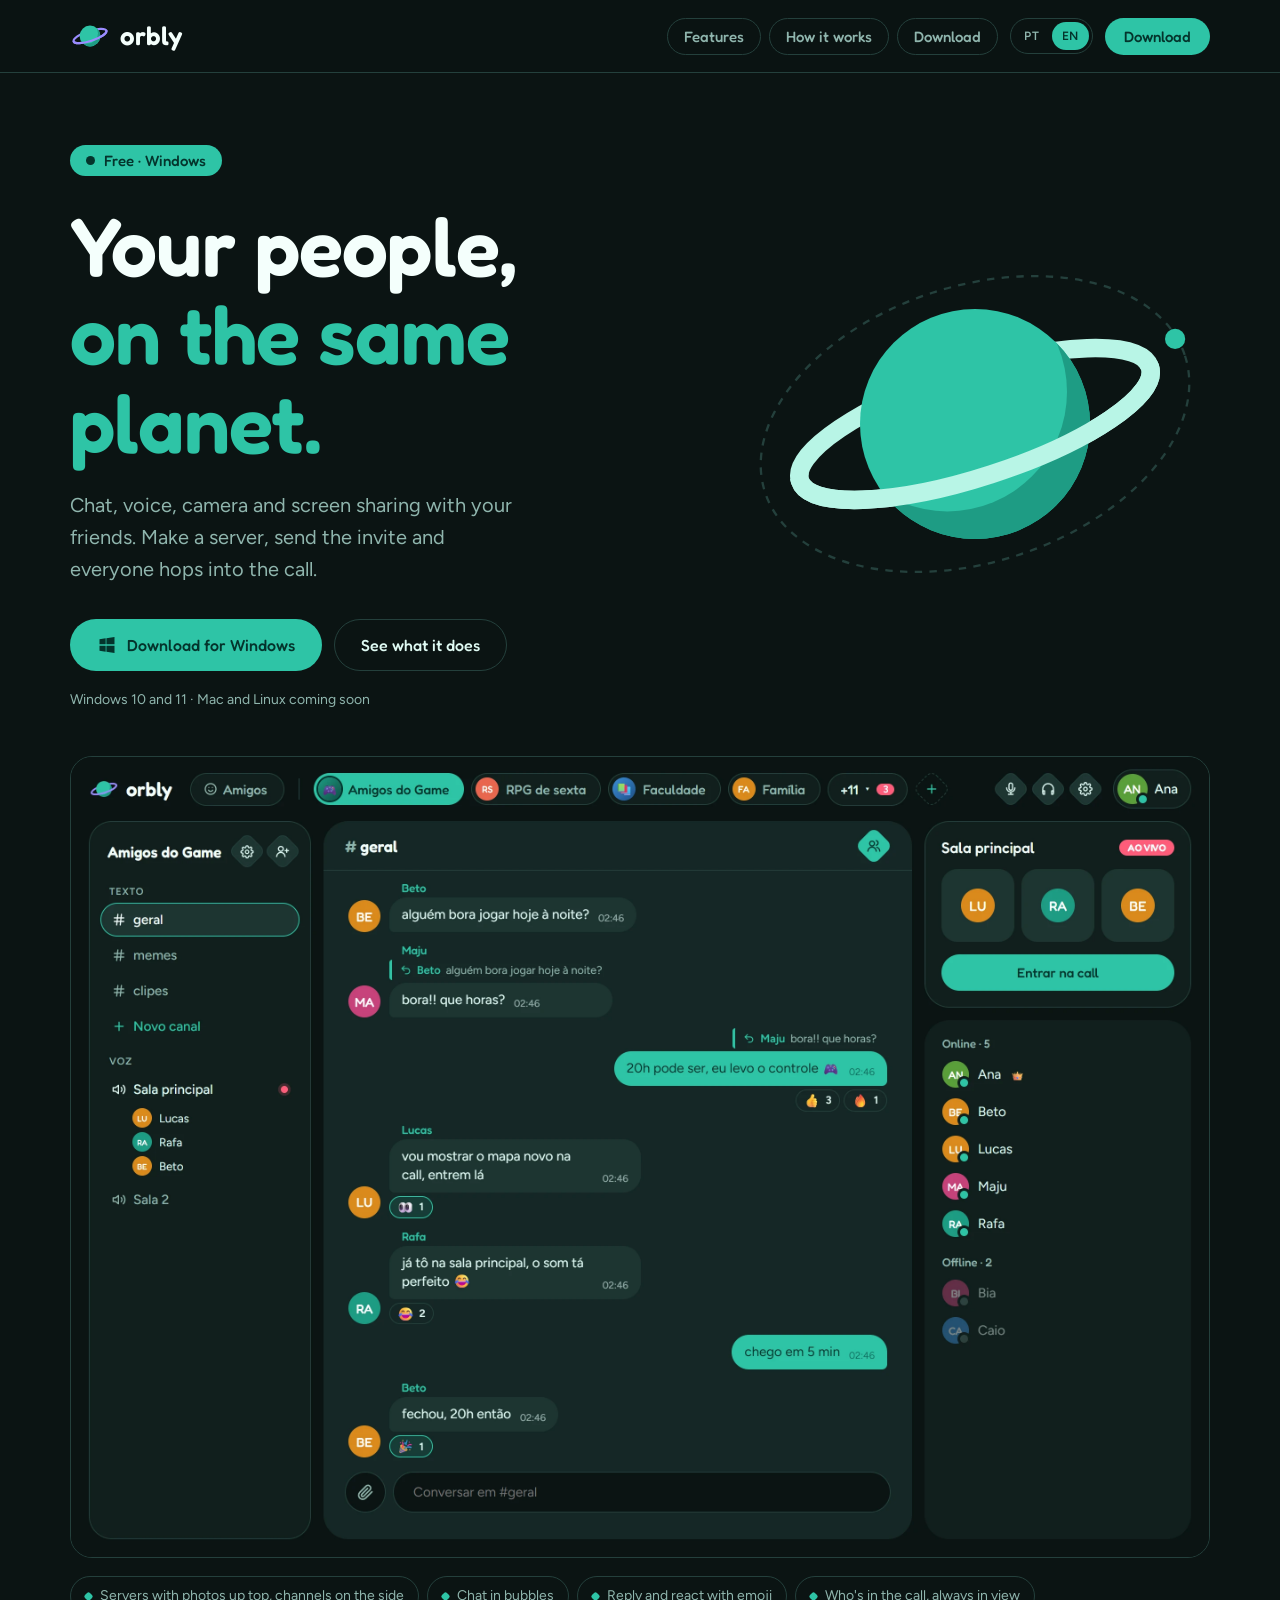
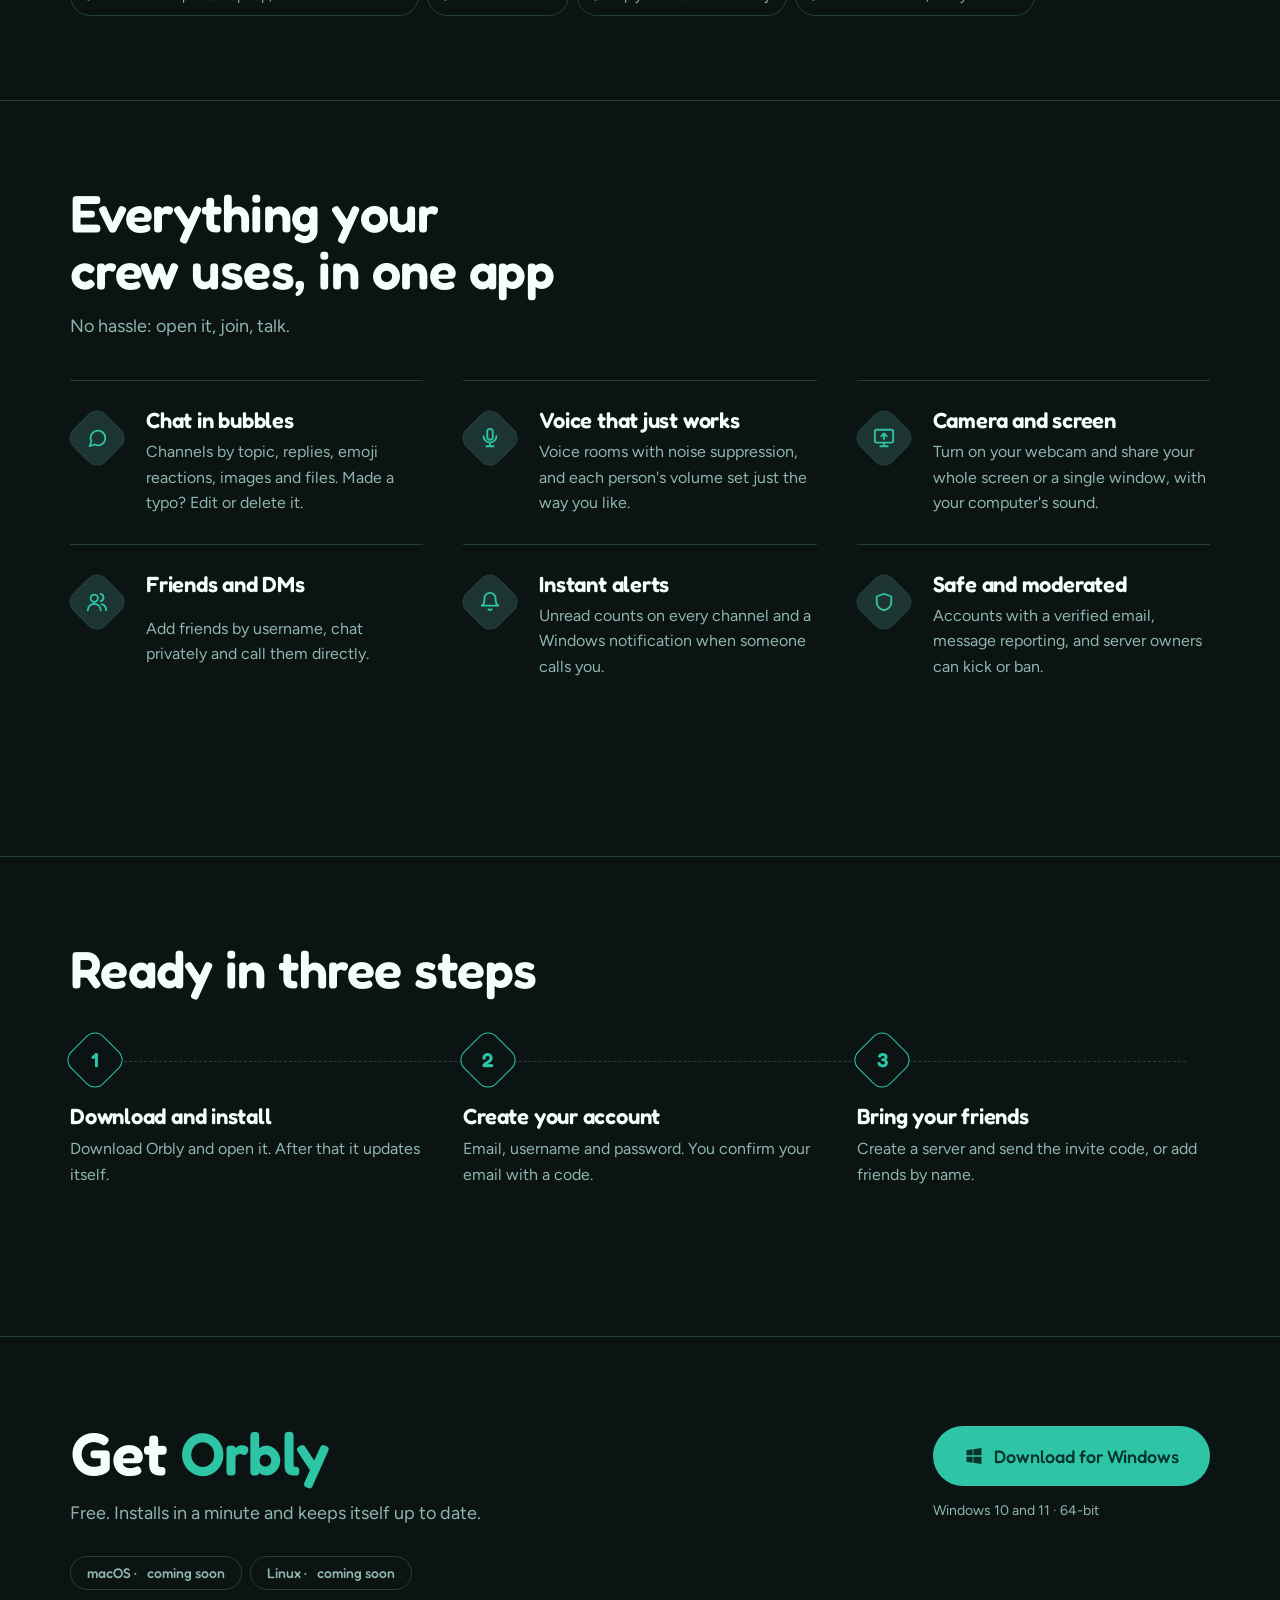
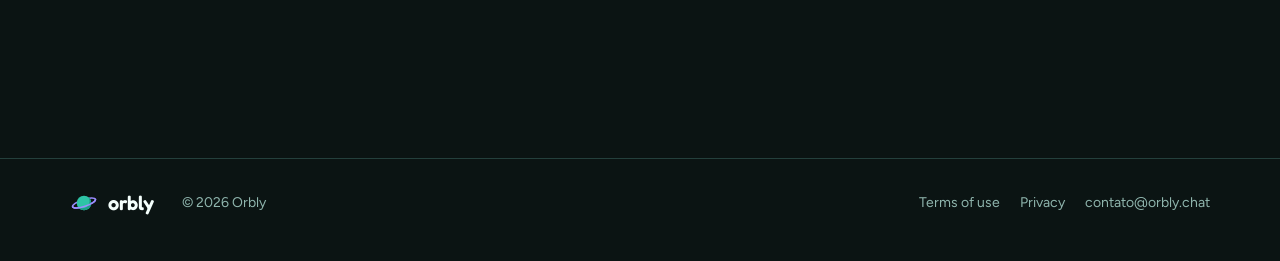
==== commit 55d044f2: "Site: print do app com o visual novo (servidores com foto em cima, canais do lado) Co-Authored-By: C" ====
--- a/index.html
+++ b/index.html
@@ -238,10 +238,10 @@
   <section class="shot" aria-label="Orbly">
     <div class="wrap">
       <figure class="frame" style="margin:0">
-        <img src="assets/app-chat.webp" width="1280" height="900" alt="O app do Orbly: servidores e canais em cima, a conversa em balões com respostas e reações, e a call ao lado">
+        <img src="assets/app-chat.webp" width="1280" height="900" alt="O app do Orbly: servidores com foto em cima, canais na esquerda, a conversa em balões com respostas e reações, e a call ao lado">
       </figure>
       <ul class="shot-notes">
-        <li><span lang="pt">Servidores e canais lá em cima</span><span lang="en">Servers and channels up top</span></li>
+        <li><span lang="pt">Servidores com foto lá em cima, canais do lado</span><span lang="en">Servers with photos up top, channels on the side</span></li>
         <li><span lang="pt">Conversa em balões</span><span lang="en">Chat in bubbles</span></li>
         <li><span lang="pt">Responda e reaja com emoji</span><span lang="en">Reply and react with emoji</span></li>
         <li><span lang="pt">Quem está na call, sempre à vista</span><span lang="en">Who's in the call, always in view</span></li>
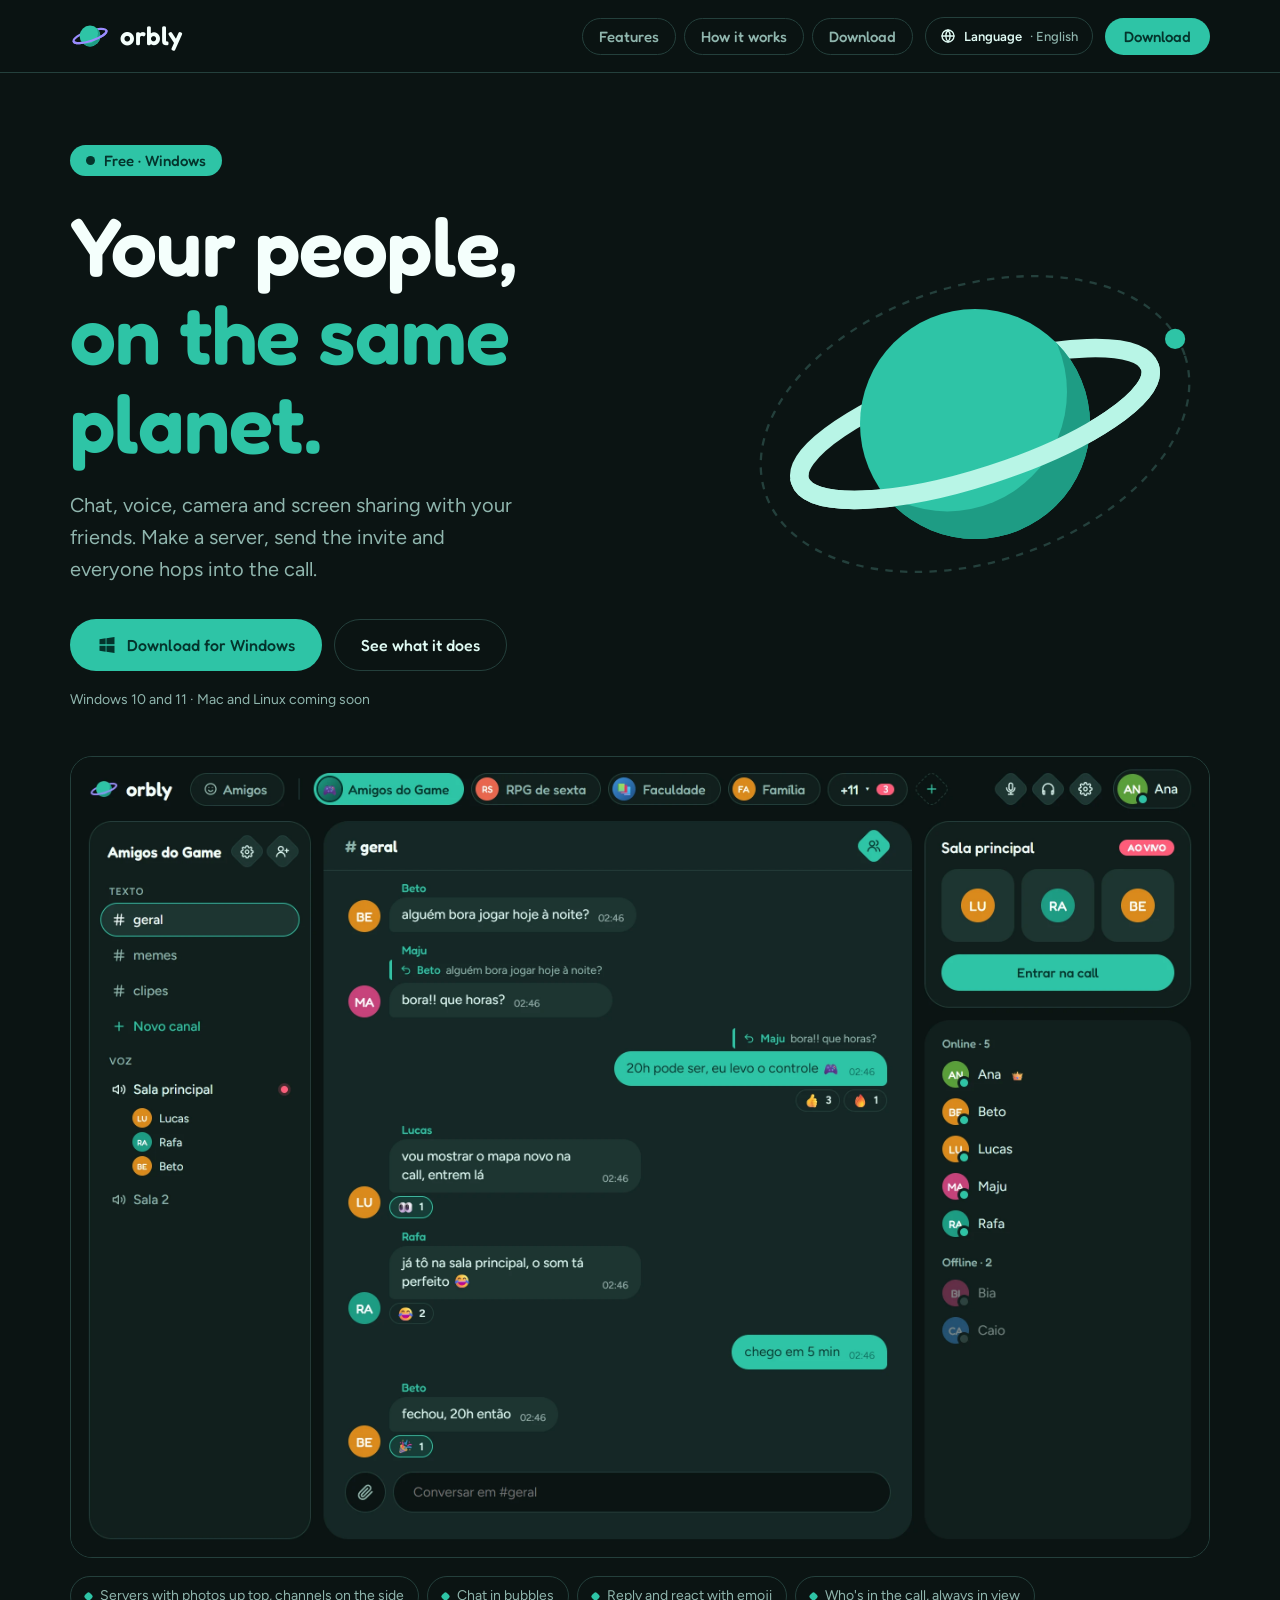
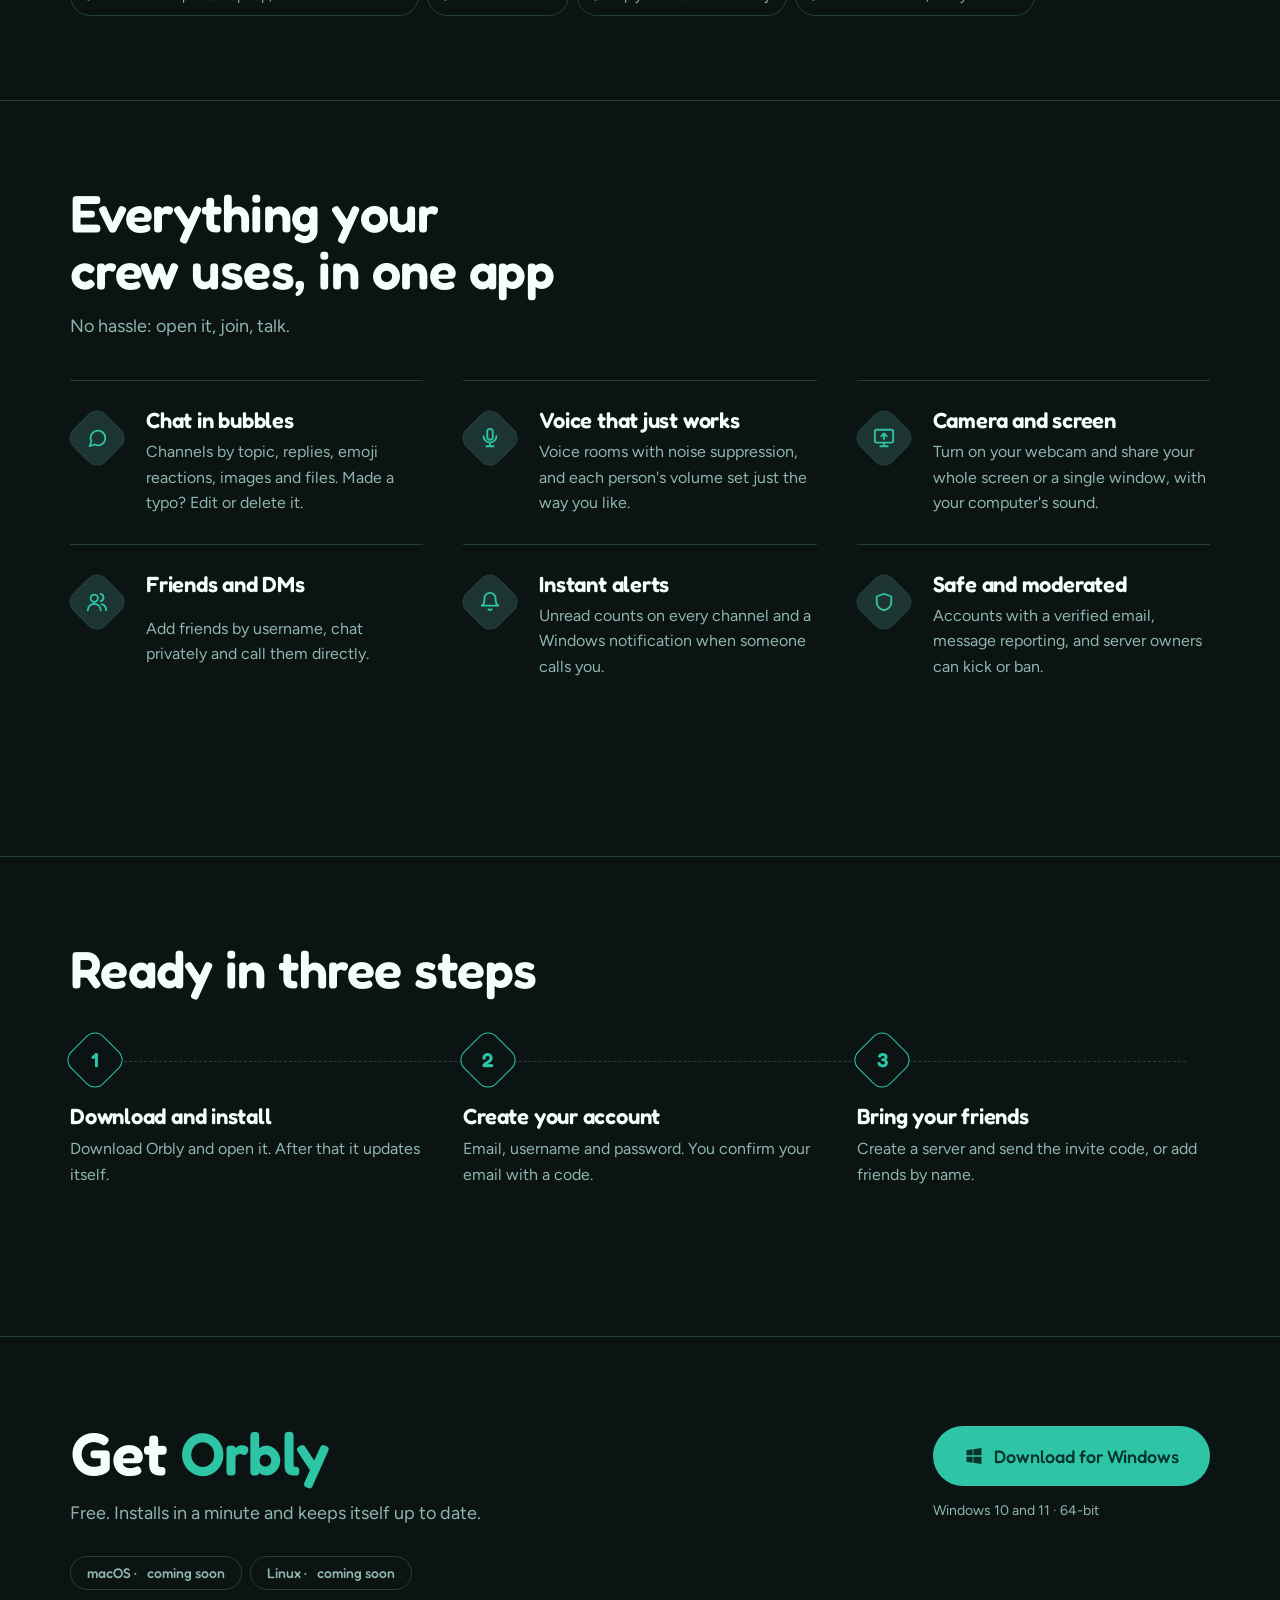
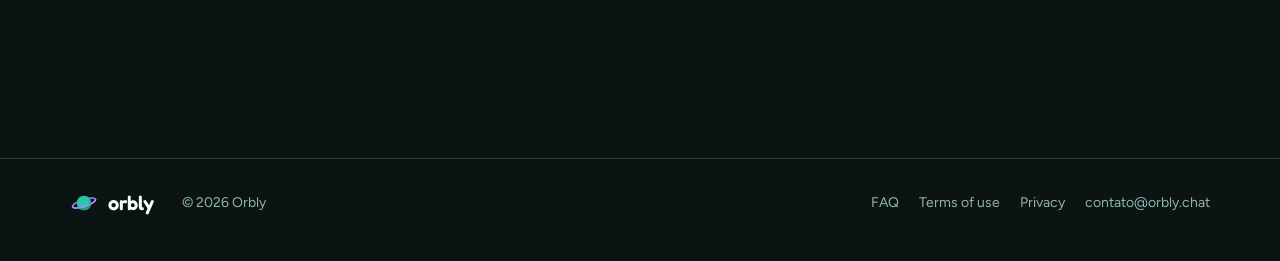
==== commit a8d40480: "Site: pagina de perguntas frequentes (FAQ) e seletor de 22 idiomas (pagina inicial e FAQ traduzidas;" ====
--- a/index.html
+++ b/index.html
@@ -79,9 +79,18 @@
   .nav { display: flex; gap: 8px; }
   .nav a { text-decoration: none; color: var(--muted); font: 500 15px/1 var(--display); padding: 10px 16px; border: 1px solid var(--line); border-radius: 999px; transition: color .15s, border-color .15s; }
   .nav a:hover { color: var(--text); border-color: var(--teal); }
-  .langs { display: flex; gap: 2px; border: 1px solid var(--line); border-radius: 999px; padding: 3px; }
-  .langs button { border: 0; background: none; color: var(--muted); font: 600 12px/1 var(--body); letter-spacing: .06em; padding: 8px 10px; border-radius: 999px; cursor: pointer; }
-  .langs button[aria-pressed="true"] { background: var(--teal); color: var(--on-teal); }
+  .lang-picker { position: relative; }
+  .lang-button { display: inline-flex; align-items: center; gap: 8px; height: 38px; padding: 0 14px; border-radius: 999px; border: 1px solid var(--line); background: none; color: var(--text); font: 600 13px/1 var(--body); cursor: pointer; }
+  .lang-button:hover { border-color: var(--teal); }
+  .lang-button .muted { color: var(--muted); font-weight: 500; }
+  .lang-menu { position: absolute; right: 0; top: 46px; width: 240px; max-height: 60vh; overflow-y: auto; background: var(--bg-2, #111f1d); border: 1px solid var(--line); border-radius: 18px; padding: 6px; box-shadow: 0 14px 36px #000a; display: flex; flex-direction: column; gap: 1px; z-index: 20; }
+  .lang-menu[hidden] { display: none; }
+  .lang-option { display: flex; align-items: center; gap: 12px; width: 100%; padding: 9px 12px; border: 0; background: none; border-radius: 999px; color: var(--text); font: 500 15px/1.2 var(--body); text-align: start; cursor: pointer; }
+  .lang-option:hover { background: rgba(255,255,255,.06); }
+  .lang-gem { width: 14px; height: 14px; flex-shrink: 0; transform: rotate(45deg); border-radius: 3px; border: 1.5px solid var(--muted); display: inline-flex; align-items: center; justify-content: center; }
+  .lang-option.active .lang-gem { background: var(--teal); border-color: var(--teal); color: var(--on-teal); }
+  .lang-gem > svg { transform: rotate(-45deg); }
+  [dir="rtl"] .lang-menu { right: auto; left: 0; }
 
   /* abertura */
   .hero { padding-block: 72px 36px; overflow: hidden; }
@@ -190,10 +199,7 @@
       <a href="#como"><span lang="pt">Como funciona</span><span lang="en">How it works</span></a>
       <a href="#baixar"><span lang="pt">Baixar</span><span lang="en">Download</span></a>
     </nav>
-    <div class="langs" role="group" aria-label="Idioma / Language">
-      <button type="button" data-set-lang="pt" aria-pressed="true">PT</button>
-      <button type="button" data-set-lang="en" aria-pressed="false">EN</button>
-    </div>
+    <div class="langs"></div>
     <a class="pill primary small js-download" href="#baixar"><span lang="pt">Baixar</span><span lang="en">Download</span></a>
   </div>
 </header>
@@ -339,6 +345,7 @@
     <a class="brand" href="#top"><img src="favicon.svg" width="28" height="28" alt="">orbly</a>
     <span>© 2026 Orbly</span>
     <nav aria-label="Links">
+      <a href="/perguntas"><span lang="pt">Perguntas</span><span lang="en">FAQ</span></a>
       <a href="/termos"><span lang="pt">Termos de uso</span><span lang="en">Terms of use</span></a>
       <a href="/privacidade"><span lang="pt">Privacidade</span><span lang="en">Privacy</span></a>
       <a href="mailto:contato@orbly.chat">contato@orbly.chat</a>
@@ -348,34 +355,25 @@
 
 </div>
 
+<script src="site-i18n.js"></script>
 <script>
   var WINDOWS_DOWNLOAD_URL = "https://github.com/orblyapp/orblyapp.github.io/releases/latest/download/Orbly-Setup.exe";
   var RELEASES_API = "https://api.github.com/repos/orblyapp/orblyapp.github.io/releases/latest";
 
   (function () {
-    var root = document.getElementById("root");
-
-    function setLang(l) {
-      root.setAttribute("data-lang", l);
-      document.documentElement.lang = l === "pt" ? "pt-BR" : "en";
-      document.querySelectorAll("[data-set-lang]").forEach(function (b) {
-        b.setAttribute("aria-pressed", String(b.getAttribute("data-set-lang") === l));
-      });
-      try { localStorage.setItem("orbly-lang", l); } catch (e) {}
-      showVersion();
-    }
-
     // Botoes de download vao direto pro instalador mais novo
     document.querySelectorAll(".js-download").forEach(function (a) { a.href = WINDOWS_DOWNLOAD_URL; });
 
-    // Versao e tamanho do instalador mais novo (se o GitHub responder)
+    // Versao e tamanho do instalador mais novo (se o GitHub responder), no idioma escolhido
     var release = null;
     function showVersion() {
       if (!release) return;
-      var pt = root.getAttribute("data-lang") === "pt";
-      var text = (pt ? "Versão " : "Version ") + release.version + (release.mb ? " · " + release.mb + " MB" : "") + " · ";
+      var lang = window.OrblyI18n.lang;
+      var word = lang === "pt" ? "Versão" : (window.OrblyI18n.t("Version") || "Version");
+      var text = word + " " + release.version + (release.mb ? " · " + release.mb + " MB" : "") + " · ";
       document.querySelectorAll(".js-version-line").forEach(function (el) { el.textContent = text; });
     }
+    window.OrblyI18n.onChange(showVersion);
     fetch(RELEASES_API, { headers: { Accept: "application/vnd.github+json" } })
       .then(function (r) { return r.ok ? r.json() : null; })
       .then(function (data) {
@@ -385,16 +383,6 @@
         showVersion();
       })
       .catch(function () {});
-
-    // Idioma: ?lang=pt|en no link, senao o que a pessoa escolheu antes, senao o do navegador
-    var asked = (new URLSearchParams(location.search).get("lang") || "").toLowerCase();
-    var saved = null;
-    try { saved = localStorage.getItem("orbly-lang"); } catch (e) {}
-    var nav = (navigator.language || "pt").toLowerCase();
-    setLang(asked === "pt" || asked === "en" ? asked : saved || (nav.indexOf("pt") === 0 ? "pt" : "en"));
-    document.querySelectorAll("[data-set-lang]").forEach(function (b) {
-      b.addEventListener("click", function () { setLang(b.getAttribute("data-set-lang")); });
-    });
   })();
 </script>
 </body>
